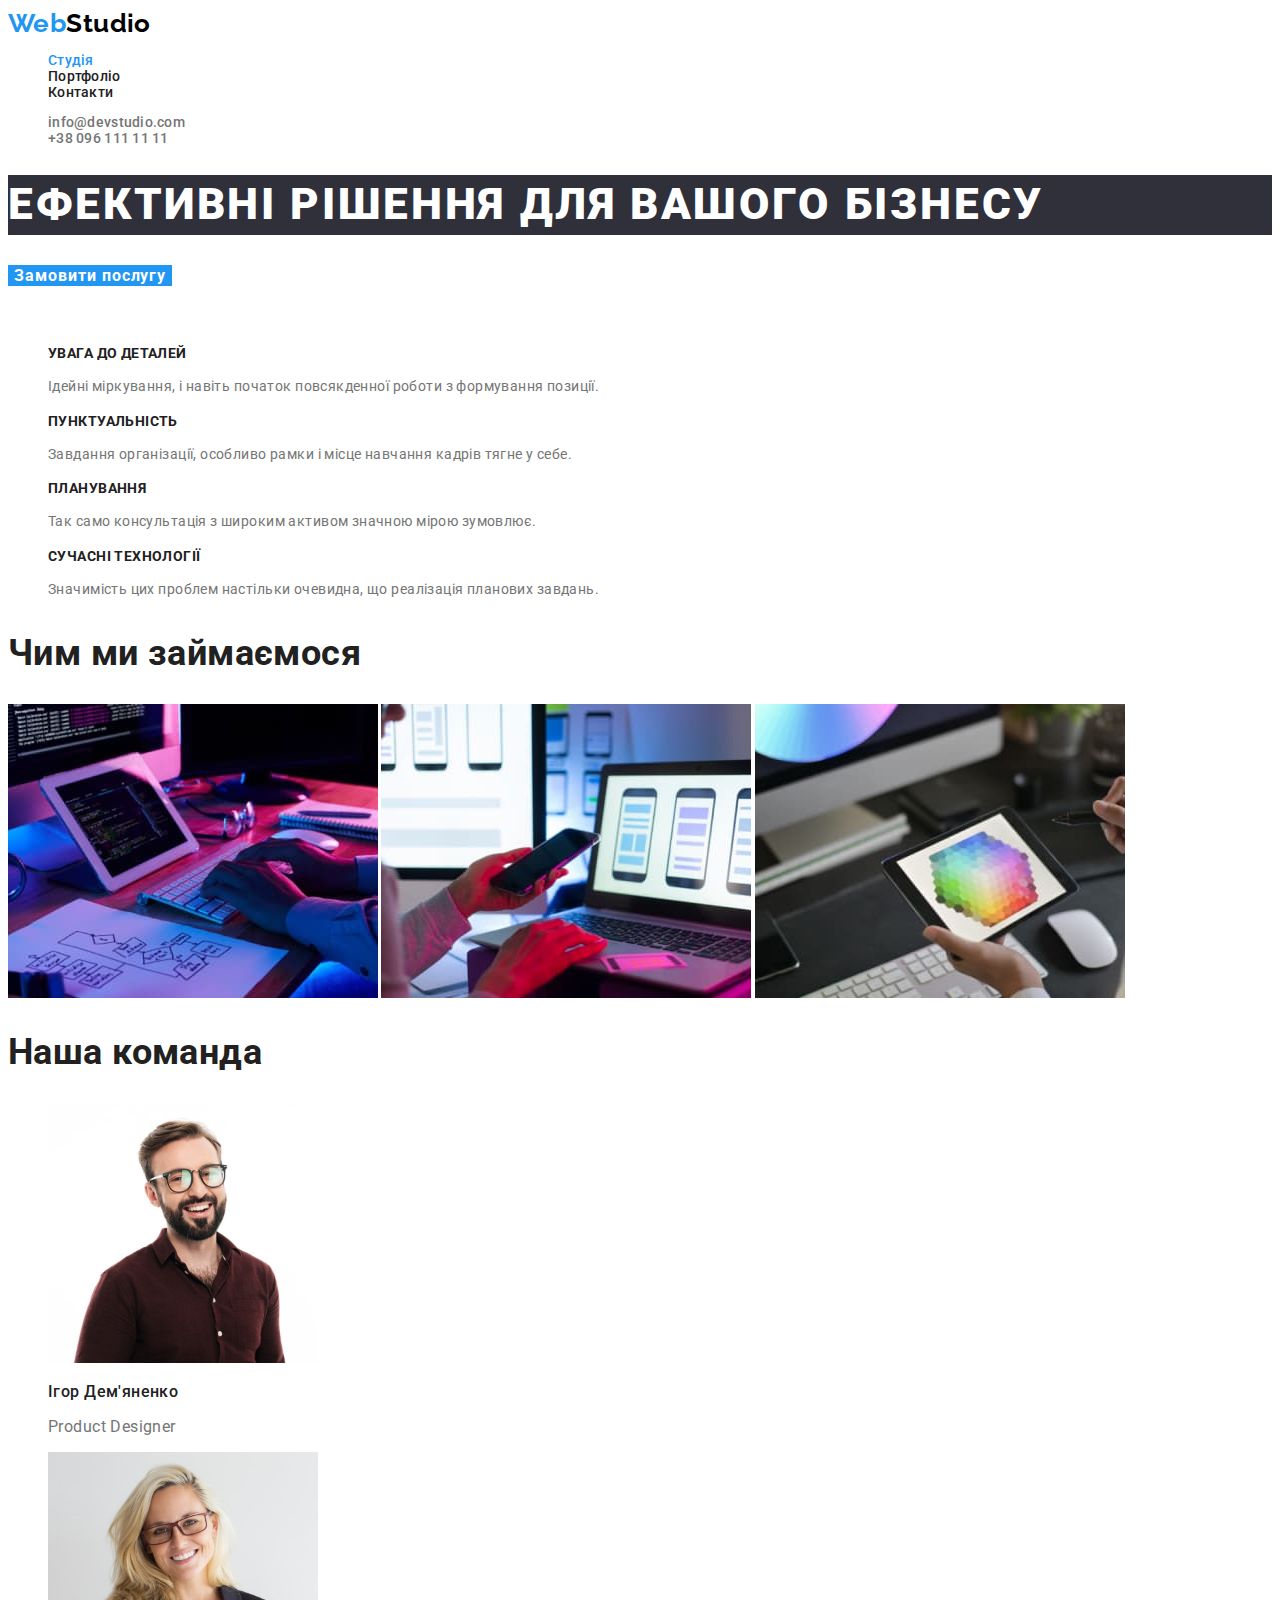
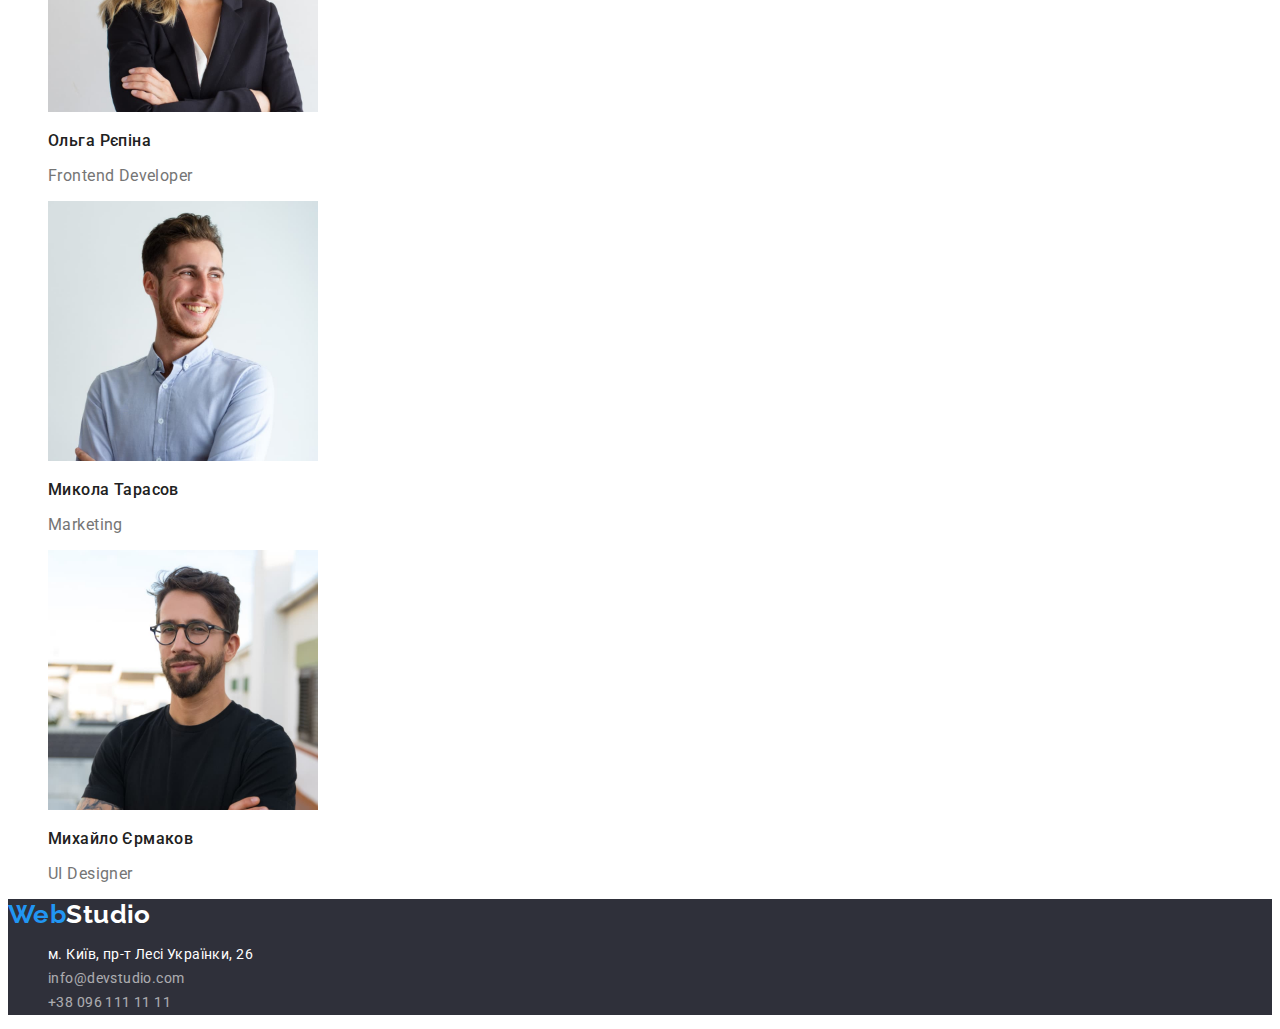
==== index.html @ 37b7f5ca "cloned repository" ====
<!DOCTYPE html>
<html lang="uk">
  <head>
    <meta charset="UTF-8" />
    <meta http-equiv="X-UA-Compatible" content="IE=edge" />
    <meta name="viewport" content="width=device-width, initial-scale=1.0" />
    <link rel="stylesheet" href="./styles.css/styles.css" />
    <link rel="preconnect" href="https://fonts.googleapis.com" />
    <link rel="preconnect" href="https://fonts.gstatic.com" crossorigin />
    <link
      href="https://fonts.googleapis.com/css2?family=Raleway:wght@700&family=Roboto:wght@400;500;700;900&display=swap"
      rel="stylesheet"
    />
    <title>WebStudio | Homepage</title>
  </head>
  <body>
    <header>
      <a href="./index.html" class="logo black"
        ><span class="active">Web</span>Studio</a
      >
      <nav>
        <ul class="list">
          <li><a href="./index.html" class="active nav-item">Студія</a></li>
          <li><a href="./portfolio.html" class="nav-item">Портфоліо</a></li>
          <li><a href="" class="nav-item">Контакти</a></li>
        </ul>
      </nav>
      <ul class="list">
        <li>
          <a href="mailto:info@devstudio.com" class="header-contact"
            >info@devstudio.com</a
          >
        </li>
        <li>
          <a href="tel:+380961111111" class="header-contact"
            >+38 096 111 11 11</a
          >
        </li>
      </ul>
    </header>
    <main>
      <section>
        <h1 class="hero-heading">Ефективні рішення для вашого бізнесу</h1>
        <button class="primary-btn" type="button">Замовити послугу</button>
      </section>
      <section>
        <h2 class="hidden">Особливості</h2>
        <ul class="list">
          <li>
            <h3 class="first-section-heading">УВАГА ДО ДЕТАЛЕЙ</h3>
            <p class="first-section-paragraph">
              Ідейні міркування, і навіть початок повсякденної роботи з
              формування позиції.
            </p>
          </li>
          <li>
            <h3 class="first-section-heading">ПУНКТУАЛЬНІСТЬ</h3>
            <p class="first-section-paragraph">
              Завдання організації, особливо рамки і місце навчання кадрів тягне
              у себе.
            </p>
          </li>
          <li>
            <h3 class="first-section-heading">ПЛАНУВАННЯ</h3>
            <p class="first-section-paragraph">
              Так само консультація з широким активом значною мірою зумовлює.
            </p>
          </li>
          <li>
            <h3 class="first-section-heading">СУЧАСНІ ТЕХНОЛОГІЇ</h3>
            <p class="first-section-paragraph">
              Значимість цих проблем настільки очевидна, що реалізація планових
              завдань.
            </p>
          </li>
        </ul>
      </section>
      <section>
        <h2 class="section-heading">Чим ми займаємося</h2>
        <img
          src="./images/sec-1-1.jpg"
          alt="програміст пише код"
          width="370"
          height="294"
        />
        <img
          src="./images/sec-1-2.jpg"
          alt="дизайнер розроблює інтерфейс користувача"
          width="370"
          height="294"
        />
        <img
          src="./images/sec-1-3.jpg"
          alt="дизайнер підбирає палітру кольорів"
          width="370"
          height="294"
        />
      </section>
      <section>
        <h2 class="section-heading">Наша команда</h2>
        <ul class="list">
          <li>
            <img
              src="./images/sec-2-1.jpg"
              alt="Ігор Дем'яненко, Product Designer"
              width="270"
              height="260"
            />
            <h3 class="team-name">Ігор Дем'яненко</h3>
            <p class="team-text">Product Designer</p>
          </li>
          <li>
            <img
              src="./images/sec-2-2.jpg"
              alt="Ольга Рєпіна, Frontend Developer"
              width="270"
              height="260"
            />
            <h3 class="team-name">Ольга Рєпіна</h3>
            <p class="team-text">Frontend Developer</p>
          </li>
          <li>
            <img
              src="./images/sec-2-3.jpg"
              alt="Микола Тарасов, Marketing"
              width="270"
              height="260"
            />
            <h3 class="team-name">Микола Тарасов</h3>
            <p class="team-text">Marketing</p>
          </li>
          <li>
            <img
              src="./images/sec-2-4.jpg"
              alt="Михайло Єрмаков, UI Designer"
              width="270"
              height="260"
            />
            <h3 class="team-name">Михайло Єрмаков</h3>
            <p class="team-text">UI Designer</p>
          </li>
        </ul>
      </section>
    </main>
    <footer class="page-footer">
      <a href="./index.html" class="logo white"
        ><span class="active">Web</span>Studio</a
      >
      <address>
        <ul class="list">
          <li>
            <a
              href="https://www.google.com/maps/place/Lesi+Ukrainky+Blvd,+26,+Kyiv,+02000/@50.4265841,30.5361971,17z/data=!3m1!4b1!4m5!3m4!1s0x40d4cf0e033ecbe9:0x57a4dffefec77da0!8m2!3d50.4265807!4d30.5383858"
              target="_blank"
              class="address-link first"
              >м. Київ, пр-т Лесі Українки, 26</a
            >
          </li>
          <li>
            <a href="mailto:info@devstudio.com" class="address-link"
              >info@devstudio.com</a
            >
          </li>
          <li>
            <a href="tel:+380961111111" class="address-link"
              >+38 096 111 11 11</a
            >
          </li>
        </ul>
      </address>
    </footer>
  </body>
</html>
---- styles.css/styles.css ----
:root {
  --main-font: "Roboto", sans-serif;
  --logo-font: "Raleway", sans-serif;
  --accent: #2196f3;
  --black-text: #212121;
  --grey-text: #757575;
  --black-background: #2f303a;
  --grey-button: #f5f4fa;
  --white: #fff;
  --black: #000;
  --grey: #eee;
}

body {
  font-family: var(--main-font);
  color: var(--grey-text);
  letter-spacing: 0.03em;
  font-size: 14px;
}

.list {
  list-style: none;
}

.logo {
  text-decoration: none;
  font-family: var(--logo-font);
  font-size: 26px;
  font-weight: 700;
}

.black {
  color: var(--black);
}

.white {
  color: var(--white);
}

.nav-item,
.nav-item:visited {
  text-decoration: none;
  color: var(--black-text);
  letter-spacing: 0.02em;
  font-weight: 500;
}

.active,
.active:visited {
  color: var(--accent);
}

.header-contact {
  color: inherit;
  text-decoration: none;
  letter-spacing: 0.02em;
  font-weight: 500;
}

.header-contact:hover,
.header-contact:focus {
  color: var(--accent);
}

.hero-heading {
  color: var(--white);
  background-color: var(--black-background);
  text-transform: uppercase;
  font-weight: 900;
  font-size: 44px;
  line-height: 1.36;
  letter-spacing: 0.06em;
}

.primary-btn {
  color: var(--white);
  background-color: var(--accent);
  border: none;

  font-family: var(--main-font);
  font-weight: 700;
  letter-spacing: 0.06em;
  font-size: 16px;

  cursor: pointer;
}

.radio-btn {
  color: var(--black-text);
  background-color: var(--grey);
  border: none;

  font-family: var(--main-font);
  font-weight: 500;
  font-size: 16px;
  line-height: 1.62;
  letter-spacing: 0.03em;

  cursor: pointer;
}

.radio-btn:hover,
.radio-btn:focus {
  color: var(--white);
  background-color: var(--accent);
}

.hidden {
  opacity: 0;
}

.first-section-heading {
  font-weight: 700;
  font-size: 14px;
  color: var(--black-text);
  text-transform: uppercase;
}

.first-section-paragraph {
  line-height: 1.71;
}

.section-heading {
  font-weight: 700;
  color: var(--black-text);
  font-size: 36px;
}

.team-name {
  color: var(--black-text);
  font-weight: 500;
  font-size: 16px;
}

.team-text {
  font-size: 16px;
}

.page-footer {
  background-color: var(--black-background);
}

.address-link,
.address-link:visited {
  color: var(--white);
  opacity: 0.6;
  text-decoration: none;
  font-weight: 400;
  font-style: normal;
  line-height: 1.71;
}

.first,
.first:visited {
  opacity: 1;
}

.address-link:hover,
.address-link:focus {
  color: var(--accent);
}

.product {
  border: 1px solid var(--grey);
}

.product-heading {
  font-weight: 700;
  line-height: 2;
  font-size: 18px;
  letter-spacing: 0.06em;
  color: var(--black-text);
}

.product-text {
  font-size: 16px;
  line-height: 1.88;
}
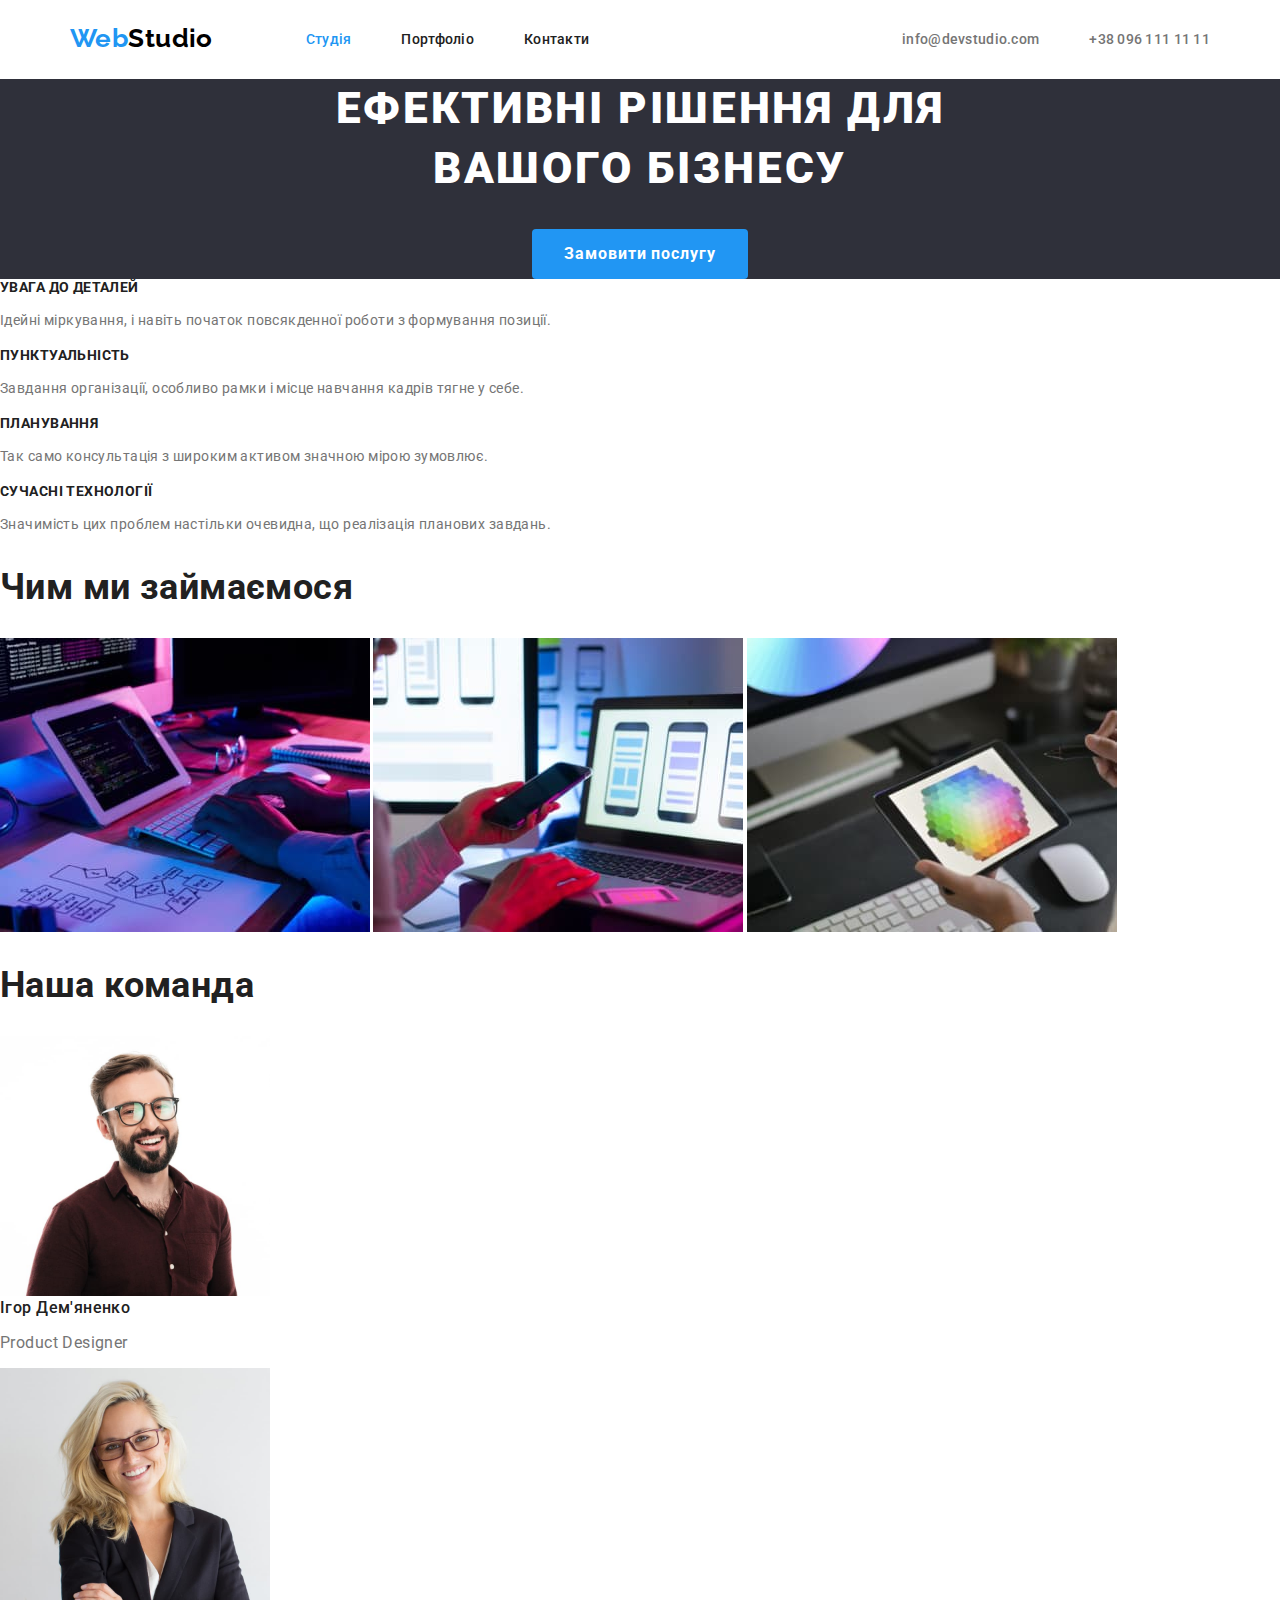
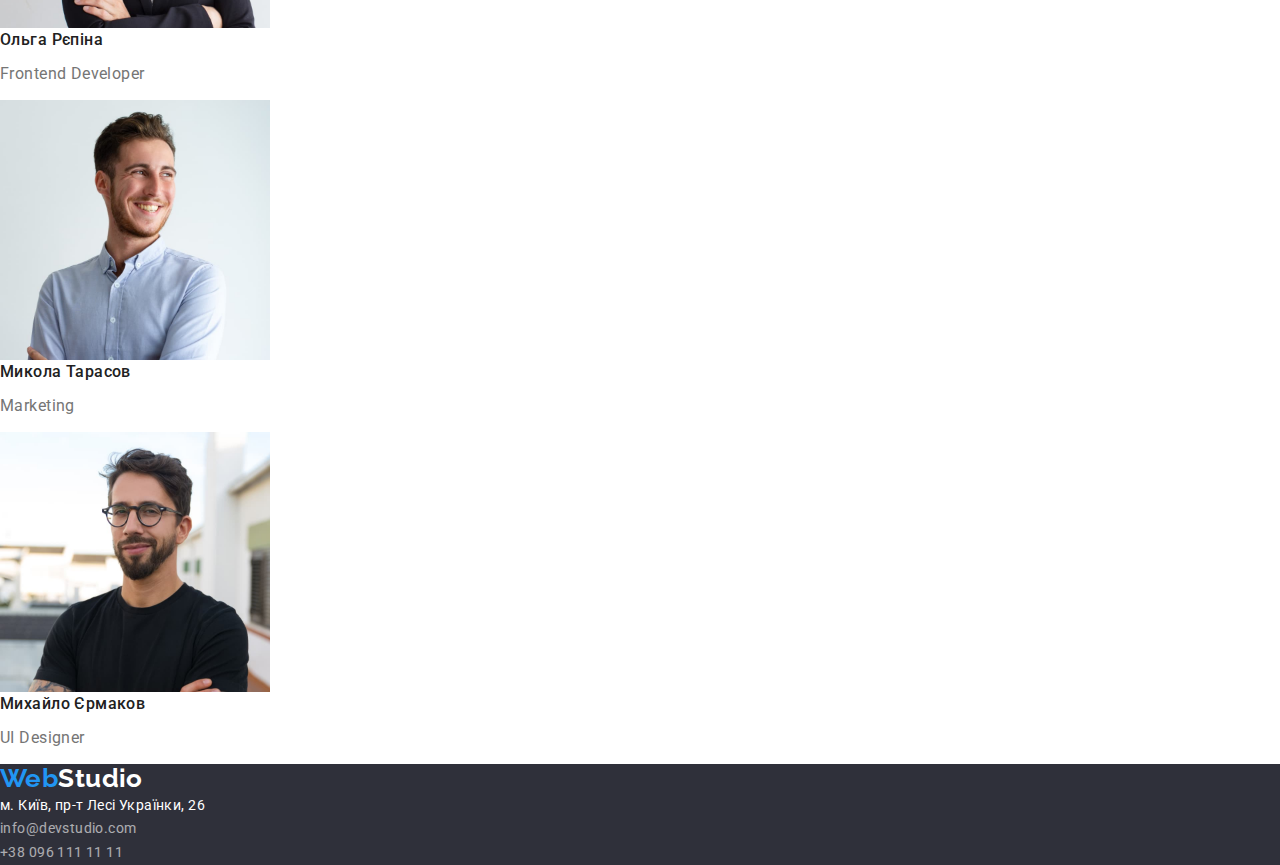
==== commit fc9047b9: "header, hero positioning" ====
--- a/index.html
+++ b/index.html
@@ -4,6 +4,13 @@
     <meta charset="UTF-8" />
     <meta http-equiv="X-UA-Compatible" content="IE=edge" />
     <meta name="viewport" content="width=device-width, initial-scale=1.0" />
+    <link
+      rel="stylesheet"
+      href="https://cdnjs.cloudflare.com/ajax/libs/modern-normalize/1.1.0/modern-normalize.css"
+      integrity="sha512-Y0MM+V6ymRKN2zStTqzQ227DWhhp4Mzdo6gnlRnuaNCbc+YN/ZH0sBCLTM4M0oSy9c9VKiCvd4Jk44aCLrNS5Q=="
+      crossorigin="anonymous"
+      referrerpolicy="no-referrer"
+    />
     <link rel="stylesheet" href="./styles.css/styles.css" />
     <link rel="preconnect" href="https://fonts.googleapis.com" />
     <link rel="preconnect" href="https://fonts.gstatic.com" crossorigin />
@@ -11,21 +18,22 @@
       href="https://fonts.googleapis.com/css2?family=Raleway:wght@700&family=Roboto:wght@400;500;700;900&display=swap"
       rel="stylesheet"
     />
+
     <title>WebStudio | Homepage</title>
   </head>
   <body>
-    <header>
+    <header class="page-header">
       <a href="./index.html" class="logo black"
         ><span class="active">Web</span>Studio</a
       >
       <nav>
-        <ul class="list">
+        <ul class="list nav-items">
           <li><a href="./index.html" class="active nav-item">Студія</a></li>
           <li><a href="./portfolio.html" class="nav-item">Портфоліо</a></li>
           <li><a href="" class="nav-item">Контакти</a></li>
         </ul>
       </nav>
-      <ul class="list">
+      <ul class="list header-contacts">
         <li>
           <a href="mailto:info@devstudio.com" class="header-contact"
             >info@devstudio.com</a
@@ -39,8 +47,11 @@
       </ul>
     </header>
     <main>
-      <section>
-        <h1 class="hero-heading">Ефективні рішення для вашого бізнесу</h1>
+      <section class="hero">
+        <h1 class="hero-heading">
+          Ефективні рішення для <br />
+          вашого бізнесу
+        </h1>
         <button class="primary-btn" type="button">Замовити послугу</button>
       </section>
       <section>
--- a/styles.css/styles.css
+++ b/styles.css/styles.css
@@ -11,6 +11,17 @@
   --grey: #eee;
 }
 
+*,
+*::after,
+*::before {
+  box-sizing: border-box;
+}
+
+h1,
+h3 {
+  margin: 0;
+}
+
 body {
   font-family: var(--main-font);
   color: var(--grey-text);
@@ -20,9 +31,28 @@
 
 .list {
   list-style: none;
-}
+  margin: 0;
+  padding: 0;
+}
+
+/* Header */
+
+.page-header {
+  width: 1170px;
+  margin: 0 auto;
+  padding-left: 15px;
+  padding-right: 15px;
+  display: flex;
+  align-items: center;
+}
+
+/* logo */
 
 .logo {
+  margin-right: 93px;
+  padding-top: 24px;
+  padding-bottom: 25px;
+
   text-decoration: none;
   font-family: var(--logo-font);
   font-size: 26px;
@@ -37,10 +67,21 @@
   color: var(--white);
 }
 
+/* nav */
+
+.nav-items {
+  display: flex;
+  gap: 50px;
+}
+
 .nav-item,
 .nav-item:visited {
-  text-decoration: none;
-  color: var(--black-text);
+  padding-top: 32px;
+  padding-bottom: 32px;
+
+  color: var(--black-text);
+
+  text-decoration: none;
   letter-spacing: 0.02em;
   font-weight: 500;
 }
@@ -50,6 +91,14 @@
   color: var(--accent);
 }
 
+/* contacts */
+
+.header-contacts {
+  display: flex;
+  gap: 50px;
+  margin-left: auto;
+}
+
 .header-contact {
   color: inherit;
   text-decoration: none;
@@ -62,9 +111,18 @@
   color: var(--accent);
 }
 
+/* hero */
+
+.hero {
+  text-align: center;
+  background-color: var(--black-background);
+}
+
 .hero-heading {
-  color: var(--white);
-  background-color: var(--black-background);
+  margin-bottom: 30px;
+
+  color: var(--white);
+
   text-transform: uppercase;
   font-weight: 900;
   font-size: 44px;
@@ -73,6 +131,11 @@
 }
 
 .primary-btn {
+  padding: 10px 32px;
+  min-width: 216px;
+  text-align: center;
+  border-radius: 4px;
+
   color: var(--white);
   background-color: var(--accent);
   border: none;
@@ -81,6 +144,7 @@
   font-weight: 700;
   letter-spacing: 0.06em;
   font-size: 16px;
+  line-height: 1.88;
 
   cursor: pointer;
 }
@@ -99,15 +163,22 @@
   cursor: pointer;
 }
 
-.radio-btn:hover,
-.radio-btn:focus {
-  color: var(--white);
-  background-color: var(--accent);
-}
+/* hidden headings */
 
 .hidden {
-  opacity: 0;
-}
+  position: absolute;
+  white-space: nowrap;
+  width: 1px;
+  height: 1px;
+  overflow: hidden;
+  border: 0;
+  padding: 0;
+  clip: rect(0 0 0 0);
+  clip-path: inset(50%);
+  margin: -1px;
+}
+
+/* first section */
 
 .first-section-heading {
   font-weight: 700;
@@ -176,3 +247,9 @@
   font-size: 16px;
   line-height: 1.88;
 }
+
+.radio-btn:hover,
+.radio-btn:focus {
+  color: var(--white);
+  background-color: var(--accent);
+}
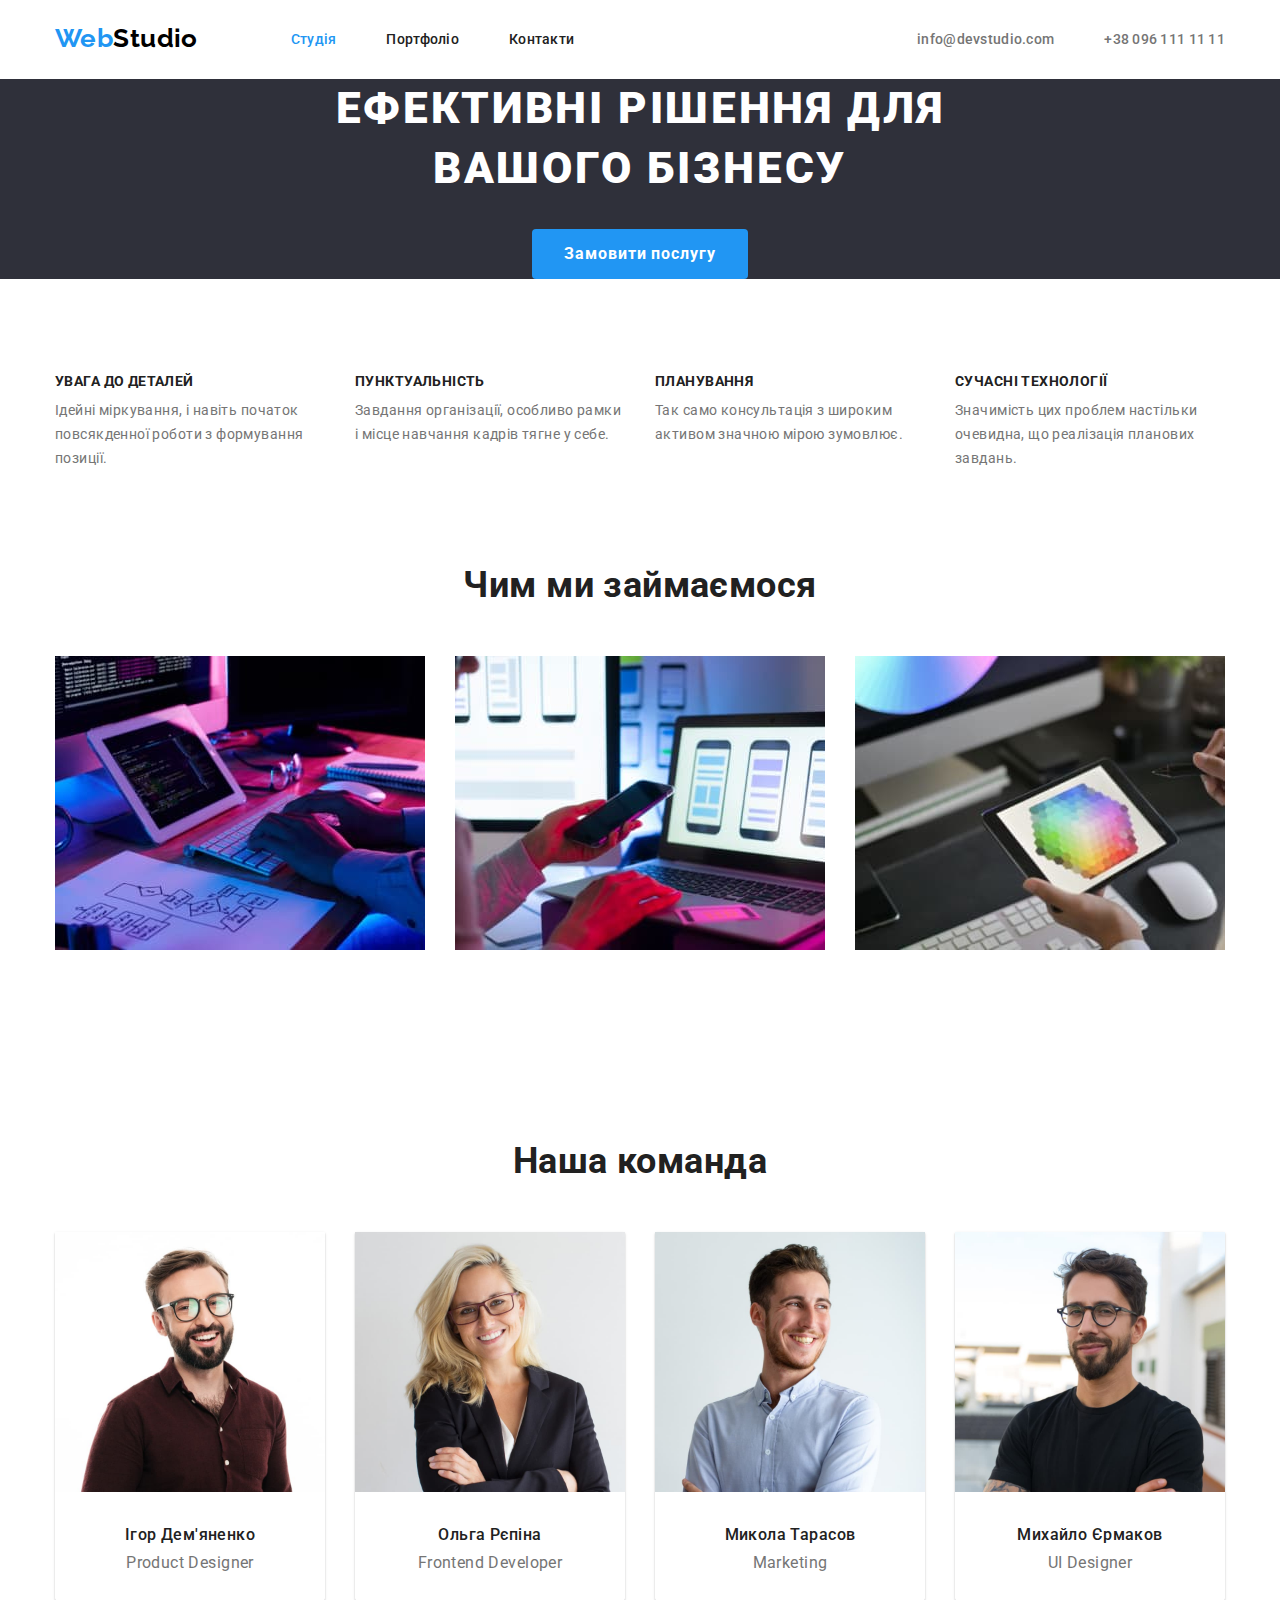
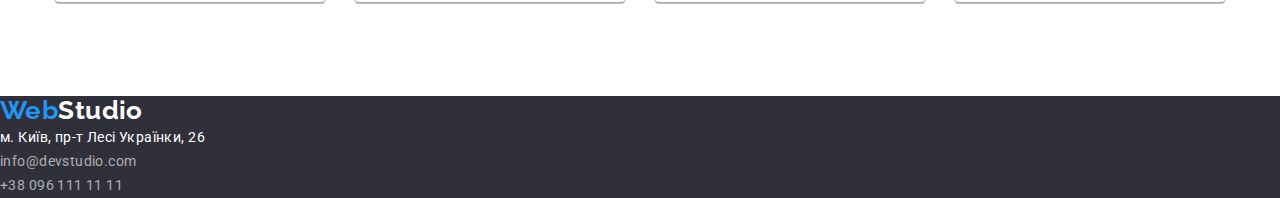
==== commit 31a25225: "sections positioning" ====
--- a/index.html
+++ b/index.html
@@ -56,28 +56,28 @@
       </section>
       <section>
         <h2 class="hidden">Особливості</h2>
-        <ul class="list">
-          <li>
+        <ul class="list first-section">
+          <li class="first-section-subsection">
             <h3 class="first-section-heading">УВАГА ДО ДЕТАЛЕЙ</h3>
             <p class="first-section-paragraph">
               Ідейні міркування, і навіть початок повсякденної роботи з
               формування позиції.
             </p>
           </li>
-          <li>
+          <li class="first-section-subsection">
             <h3 class="first-section-heading">ПУНКТУАЛЬНІСТЬ</h3>
             <p class="first-section-paragraph">
               Завдання організації, особливо рамки і місце навчання кадрів тягне
               у себе.
             </p>
           </li>
-          <li>
+          <li class="first-section-subsection">
             <h3 class="first-section-heading">ПЛАНУВАННЯ</h3>
             <p class="first-section-paragraph">
               Так само консультація з широким активом значною мірою зумовлює.
             </p>
           </li>
-          <li>
+          <li class="first-section-subsection">
             <h3 class="first-section-heading">СУЧАСНІ ТЕХНОЛОГІЇ</h3>
             <p class="first-section-paragraph">
               Значимість цих проблем настільки очевидна, що реалізація планових
@@ -86,66 +86,78 @@
           </li>
         </ul>
       </section>
-      <section>
+      <section class="section">
         <h2 class="section-heading">Чим ми займаємося</h2>
-        <img
-          src="./images/sec-1-1.jpg"
-          alt="програміст пише код"
-          width="370"
-          height="294"
-        />
-        <img
-          src="./images/sec-1-2.jpg"
-          alt="дизайнер розроблює інтерфейс користувача"
-          width="370"
-          height="294"
-        />
-        <img
-          src="./images/sec-1-3.jpg"
-          alt="дизайнер підбирає палітру кольорів"
-          width="370"
-          height="294"
-        />
+        <ul class="activities-photos list">
+          <li>
+            <img
+              src="./images/sec-1-1.jpg"
+              alt="програміст пише код"
+              width="370"
+              height="294"
+            />
+          </li>
+          <li>
+            <img
+              src="./images/sec-1-2.jpg"
+              alt="дизайнер розроблює інтерфейс користувача"
+              width="370"
+              height="294"
+            />
+          </li>
+          <li>
+            <img
+              src="./images/sec-1-3.jpg"
+              alt="дизайнер підбирає палітру кольорів"
+              width="370"
+              height="294"
+            />
+          </li>
+        </ul>
       </section>
-      <section>
+      <section class="section">
         <h2 class="section-heading">Наша команда</h2>
-        <ul class="list">
-          <li>
+        <ul class="list team">
+          <li class="team-subsection">
             <img
               src="./images/sec-2-1.jpg"
               alt="Ігор Дем'яненко, Product Designer"
               width="270"
               height="260"
+              class="team-photo"
             />
             <h3 class="team-name">Ігор Дем'яненко</h3>
             <p class="team-text">Product Designer</p>
           </li>
-          <li>
+          <li class="team-subsection">
             <img
               src="./images/sec-2-2.jpg"
               alt="Ольга Рєпіна, Frontend Developer"
               width="270"
               height="260"
+              class="team-photo"
             />
             <h3 class="team-name">Ольга Рєпіна</h3>
             <p class="team-text">Frontend Developer</p>
           </li>
-          <li>
+          <li class="team-subsection">
             <img
               src="./images/sec-2-3.jpg"
               alt="Микола Тарасов, Marketing"
               width="270"
               height="260"
+              class="team-photo"
             />
             <h3 class="team-name">Микола Тарасов</h3>
             <p class="team-text">Marketing</p>
           </li>
-          <li>
+          <li class="team-subsection">
             <img
               src="./images/sec-2-4.jpg"
               alt="Михайло Єрмаков, UI Designer"
               width="270"
               height="260"
+              class="team-photo"
             />
             <h3 class="team-name">Михайло Єрмаков</h3>
             <p class="team-text">UI Designer</p>
--- a/styles.css/styles.css
+++ b/styles.css/styles.css
@@ -18,7 +18,9 @@
 }
 
 h1,
-h3 {
+h2,
+h3,
+p {
   margin: 0;
 }
 
@@ -38,7 +40,7 @@
 /* Header */
 
 .page-header {
-  width: 1170px;
+  width: 1200px;
   margin: 0 auto;
   padding-left: 15px;
   padding-right: 15px;
@@ -145,20 +147,6 @@
   letter-spacing: 0.06em;
   font-size: 16px;
   line-height: 1.88;
-
-  cursor: pointer;
-}
-
-.radio-btn {
-  color: var(--black-text);
-  background-color: var(--grey);
-  border: none;
-
-  font-family: var(--main-font);
-  font-weight: 500;
-  font-size: 16px;
-  line-height: 1.62;
-  letter-spacing: 0.03em;
 
   cursor: pointer;
 }
@@ -180,32 +168,91 @@
 
 /* first section */
 
+.first-section {
+  display: flex;
+  gap: 30px;
+
+  width: 1200px;
+  margin: 0 auto;
+  padding: 94px 15px 0 15px;
+}
+
+.first-section-subsection {
+  width: 270px;
+}
+
 .first-section-heading {
+  margin-bottom: 10px;
+
   font-weight: 700;
   font-size: 14px;
-  color: var(--black-text);
   text-transform: uppercase;
+
+  color: var(--black-text);
 }
 
 .first-section-paragraph {
   line-height: 1.71;
 }
 
+/* section 2*/
+
+.section {
+  text-align: center;
+  padding: 94px 15px;
+  width: 1200px;
+  margin: 0 auto;
+}
+
+.activities-photos {
+  display: flex;
+  gap: 30px;
+}
+
 .section-heading {
-  font-weight: 700;
-  color: var(--black-text);
+  margin-bottom: 50px;
+
+  color: var(--black-text);
+
+  font-weight: 700;
   font-size: 36px;
 }
 
+/* team section */
+
+.team.list {
+  display: flex;
+  gap: 30px;
+
+  text-align: center;
+}
+
+.team-subsection {
+  border-radius: 0 0 4px 4px;
+  box-shadow: 0px 1px 3px rgba(0, 0, 0, 0.12), 0px 1px 1px rgba(0, 0, 0, 0.14),
+    0px 2px 1px rgba(0, 0, 0, 0.2);
+}
+
+.team-photo {
+  margin-bottom: 30px;
+}
+
 .team-name {
   color: var(--black-text);
+
   font-weight: 500;
   font-size: 16px;
+
+  margin-bottom: 10px;
 }
 
 .team-text {
   font-size: 16px;
-}
+
+  margin-bottom: 30px;
+}
+
+/* footer */
 
 .page-footer {
   background-color: var(--black-background);
@@ -248,6 +295,20 @@
   line-height: 1.88;
 }
 
+.radio-btn {
+  color: var(--black-text);
+  background-color: var(--grey);
+  border: none;
+
+  font-family: var(--main-font);
+  font-weight: 500;
+  font-size: 16px;
+  line-height: 1.62;
+  letter-spacing: 0.03em;
+
+  cursor: pointer;
+}
+
 .radio-btn:hover,
 .radio-btn:focus {
   color: var(--white);
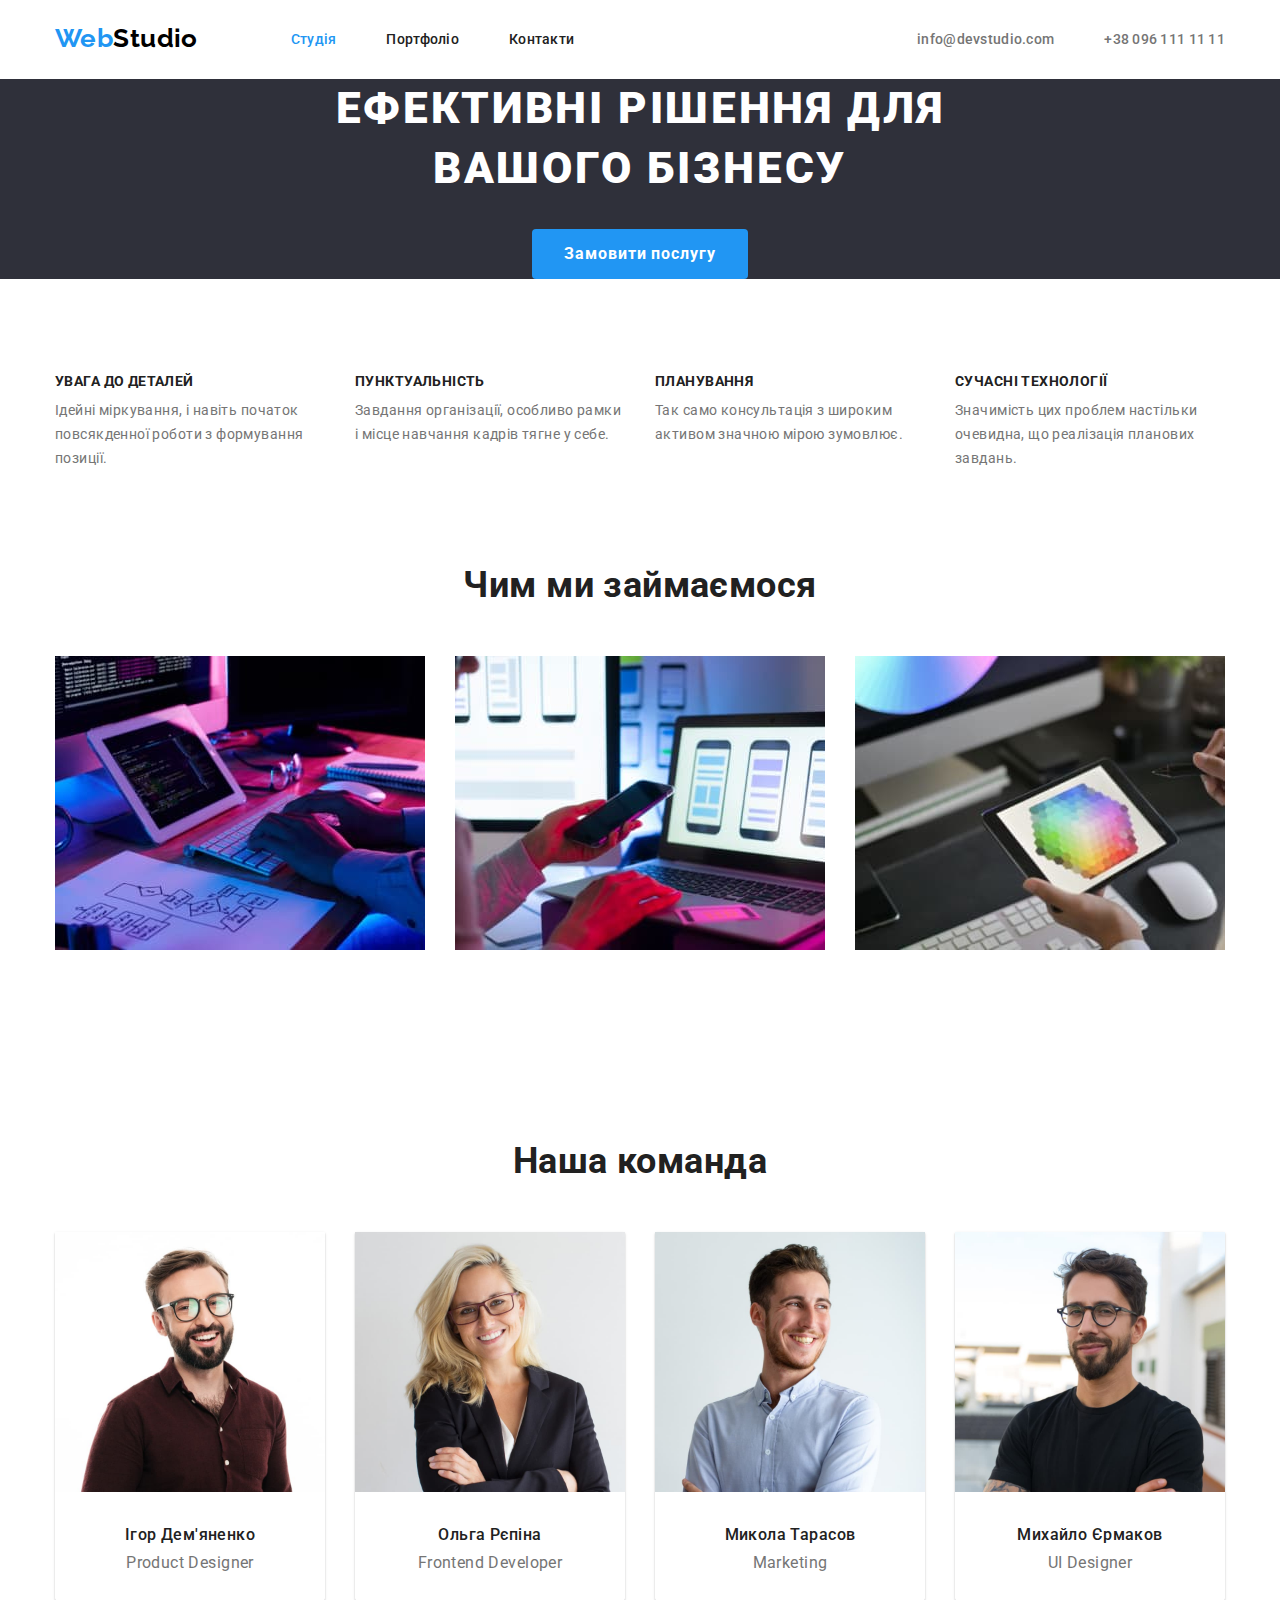
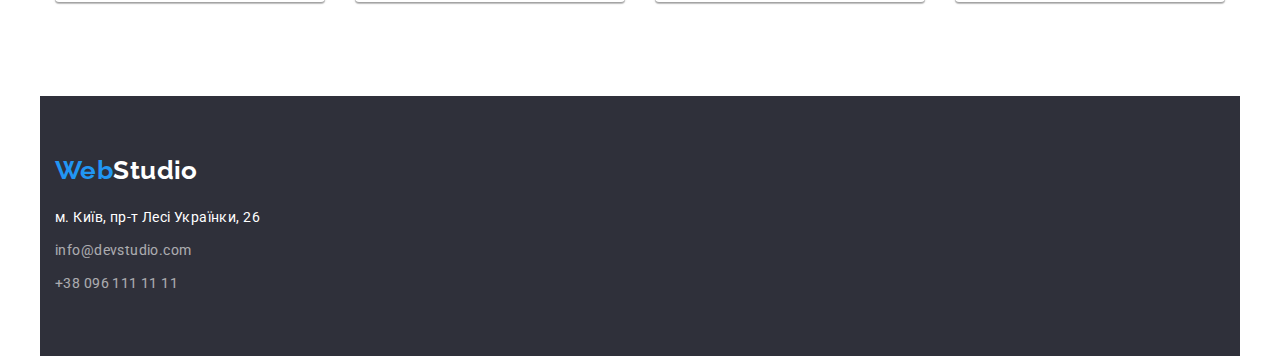
==== commit f2fde04f: "footer positioning" ====
--- a/index.html
+++ b/index.html
@@ -23,7 +23,7 @@
   </head>
   <body>
     <header class="page-header">
-      <a href="./index.html" class="logo black"
+      <a href="./index.html" class="header-logo"
         ><span class="active">Web</span>Studio</a
       >
       <nav>
@@ -166,12 +166,12 @@
       </section>
     </main>
     <footer class="page-footer">
-      <a href="./index.html" class="logo white"
+      <a href="./index.html" class="footer-logo"
         ><span class="active">Web</span>Studio</a
       >
       <address>
         <ul class="list">
-          <li>
+          <li class="footer-address">
             <a
               href="https://www.google.com/maps/place/Lesi+Ukrainky+Blvd,+26,+Kyiv,+02000/@50.4265841,30.5361971,17z/data=!3m1!4b1!4m5!3m4!1s0x40d4cf0e033ecbe9:0x57a4dffefec77da0!8m2!3d50.4265807!4d30.5383858"
               target="_blank"
@@ -179,12 +179,12 @@
               >м. Київ, пр-т Лесі Українки, 26</a
             >
           </li>
-          <li>
+          <li class="footer-address">
             <a href="mailto:info@devstudio.com" class="address-link"
               >info@devstudio.com</a
             >
           </li>
-          <li>
+          <li class="footer-address">
             <a href="tel:+380961111111" class="address-link"
               >+38 096 111 11 11</a
             >
--- a/styles.css/styles.css
+++ b/styles.css/styles.css
@@ -50,7 +50,7 @@
 
 /* logo */
 
-.logo {
+.header-logo {
   margin-right: 93px;
   padding-top: 24px;
   padding-bottom: 25px;
@@ -59,14 +59,8 @@
   font-family: var(--logo-font);
   font-size: 26px;
   font-weight: 700;
-}
-
-.black {
+
   color: var(--black);
-}
-
-.white {
-  color: var(--white);
 }
 
 /* nav */
@@ -255,7 +249,31 @@
 /* footer */
 
 .page-footer {
+  margin: 0 auto;
+  width: 1200px;
+  padding: 60px 15px;
+
   background-color: var(--black-background);
+}
+
+.footer-logo {
+  display: block;
+  margin-bottom: 20px;
+
+  text-decoration: none;
+  font-family: var(--logo-font);
+  font-size: 26px;
+  font-weight: 700;
+
+  color: var(--white);
+}
+
+.footer-address {
+  display: block;
+}
+
+.footer-address:not(:last-child) {
+  margin-bottom: 9px;
 }
 
 .address-link,
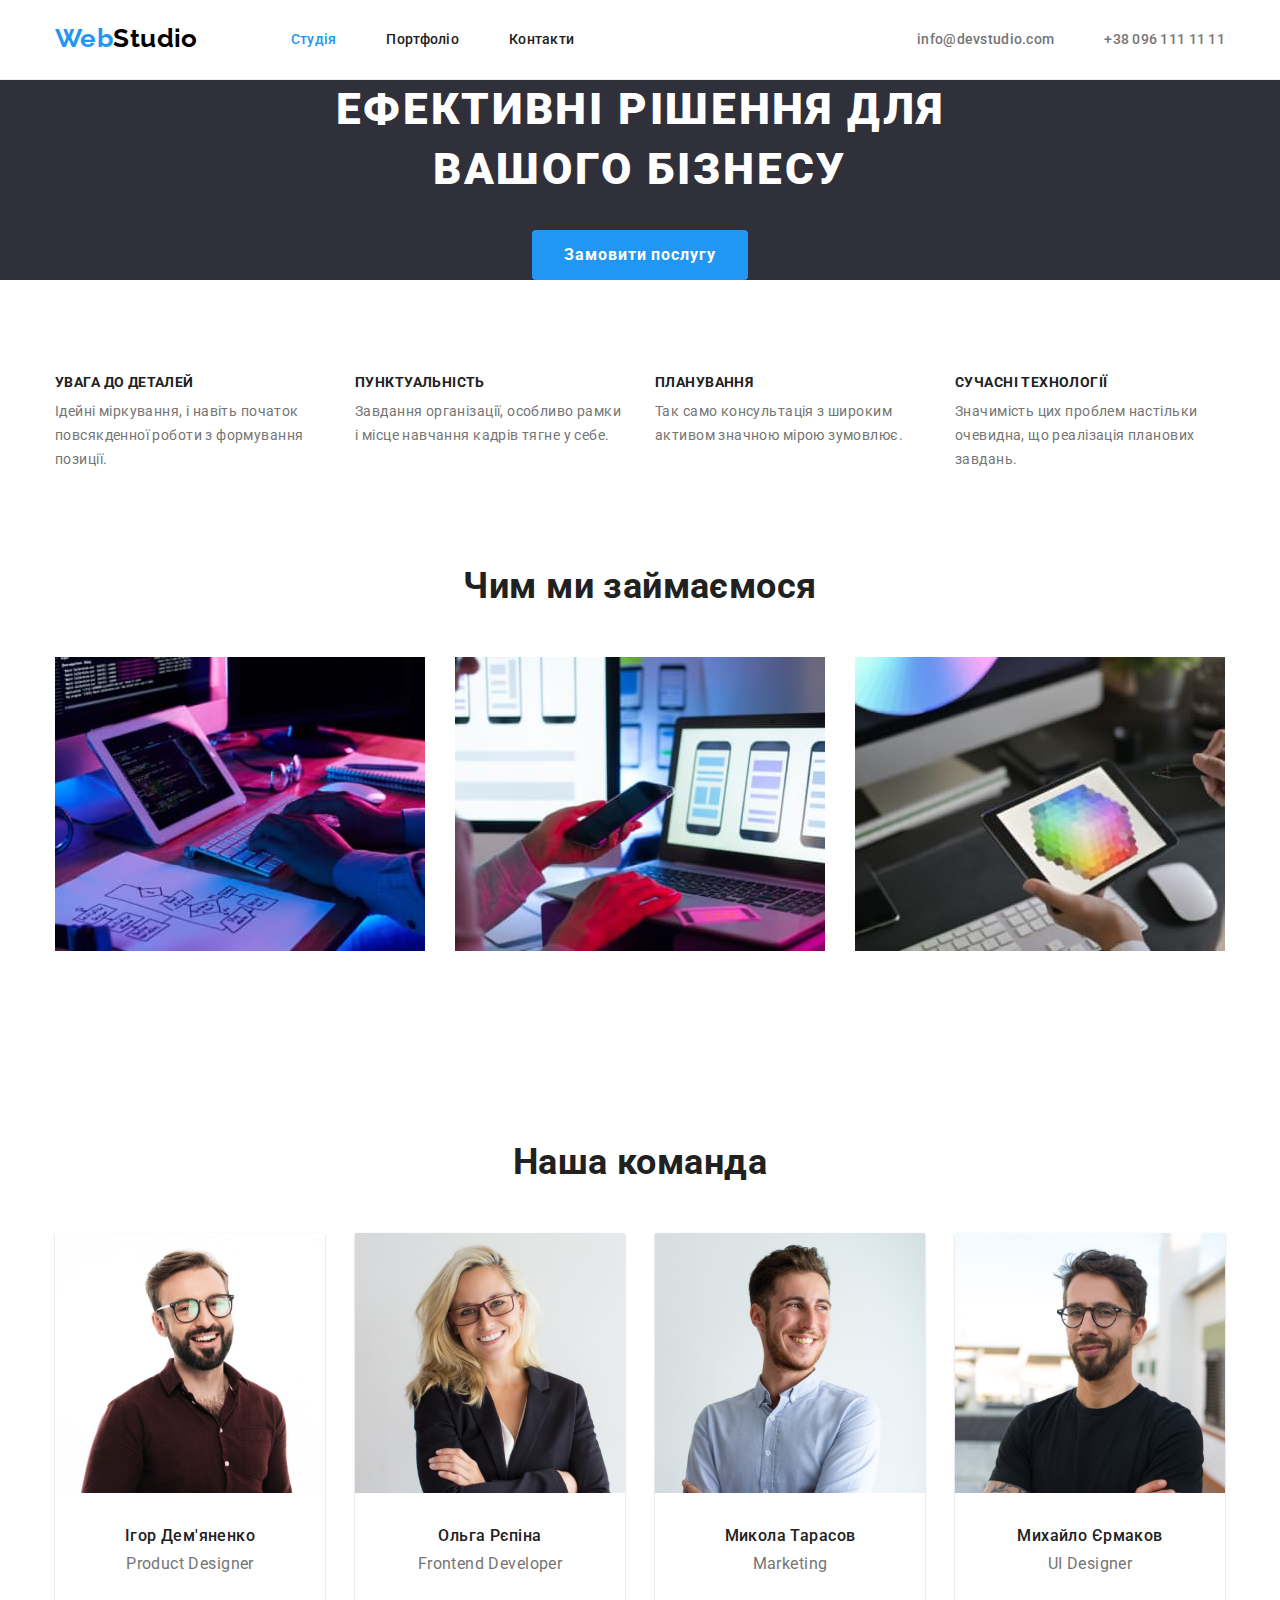
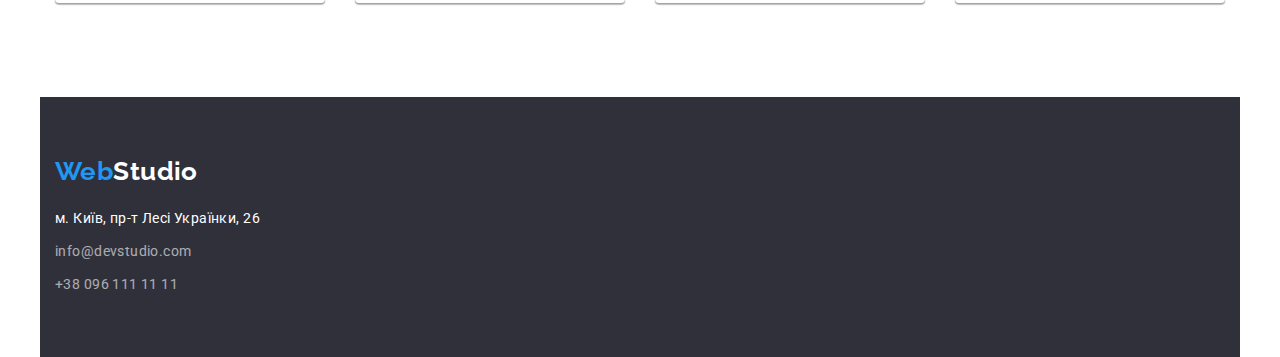
==== commit cf311d75: "portfolio positioning" ====
--- a/index.html
+++ b/index.html
@@ -23,28 +23,30 @@
   </head>
   <body>
     <header class="page-header">
-      <a href="./index.html" class="header-logo"
-        ><span class="active">Web</span>Studio</a
-      >
-      <nav>
-        <ul class="list nav-items">
-          <li><a href="./index.html" class="active nav-item">Студія</a></li>
-          <li><a href="./portfolio.html" class="nav-item">Портфоліо</a></li>
-          <li><a href="" class="nav-item">Контакти</a></li>
+      <section class="header-section">
+        <a href="./index.html" class="header-logo"
+          ><span class="active">Web</span>Studio</a
+        >
+        <nav>
+          <ul class="list nav-items">
+            <li><a href="./index.html" class="active nav-item">Студія</a></li>
+            <li><a href="./portfolio.html" class="nav-item">Портфоліо</a></li>
+            <li><a href="" class="nav-item">Контакти</a></li>
+          </ul>
+        </nav>
+        <ul class="list header-contacts">
+          <li>
+            <a href="mailto:info@devstudio.com" class="header-contact"
+              >info@devstudio.com</a
+            >
+          </li>
+          <li>
+            <a href="tel:+380961111111" class="header-contact"
+              >+38 096 111 11 11</a
+            >
+          </li>
         </ul>
-      </nav>
-      <ul class="list header-contacts">
-        <li>
-          <a href="mailto:info@devstudio.com" class="header-contact"
-            >info@devstudio.com</a
-          >
-        </li>
-        <li>
-          <a href="tel:+380961111111" class="header-contact"
-            >+38 096 111 11 11</a
-          >
-        </li>
-      </ul>
+      </section>
     </header>
     <main>
       <section class="hero">
--- a/styles.css/styles.css
+++ b/styles.css/styles.css
@@ -40,12 +40,17 @@
 /* Header */
 
 .page-header {
+  border-bottom: 1px solid #ececec;
+}
+
+.header-section {
+  display: flex;
+  align-items: center;
+
   width: 1200px;
   margin: 0 auto;
   padding-left: 15px;
   padding-right: 15px;
-  display: flex;
-  align-items: center;
 }
 
 /* logo */
@@ -296,39 +301,83 @@
   color: var(--accent);
 }
 
+/* portfolio page */
+
+.portfolio-main {
+  width: 1200px;
+  margin: 0 auto;
+  padding: 0 15px;
+}
+
+/* radio buttons */
+
+.radio-btns {
+  display: flex;
+  justify-content: center;
+  gap: 8px;
+  margin-top: 94px;
+  margin-bottom: 50px;
+}
+
+.radio-btn {
+  padding: 6px 22px;
+  border-radius: 4px;
+
+  color: var(--black-text);
+  background-color: var(--grey);
+  border: none;
+
+  font-family: var(--main-font);
+  font-weight: 500;
+  font-size: 16px;
+  line-height: 1.62;
+  letter-spacing: 0.03em;
+
+  cursor: pointer;
+}
+
+.radio-btn:hover,
+.radio-btn:focus {
+  color: var(--white);
+  background-color: var(--accent);
+  box-shadow: 0px 3px 1px rgba(0, 0, 0, 0.1), 0px 1px 2px rgba(0, 0, 0, 0.08),
+    0px 2px 2px rgba(0, 0, 0, 0.12);
+}
+
+/* products */
+
+.products {
+  display: flex;
+  gap: 30px;
+  flex-wrap: wrap;
+  margin-bottom: 94px;
+}
+
 .product {
-  border: 1px solid var(--grey);
+  outline: 1px solid var(--grey);
+  width: 370px;
+  margin: 0;
+}
+
+.product-img {
+  display: block;
 }
 
 .product-heading {
+  margin-top: 20px;
+  padding: 0 24px;
+
   font-weight: 700;
   line-height: 2;
   font-size: 18px;
   letter-spacing: 0.06em;
+
   color: var(--black-text);
 }
 
 .product-text {
+  margin-top: 4px;
+  padding: 0 24px 20px;
   font-size: 16px;
   line-height: 1.88;
 }
-
-.radio-btn {
-  color: var(--black-text);
-  background-color: var(--grey);
-  border: none;
-
-  font-family: var(--main-font);
-  font-weight: 500;
-  font-size: 16px;
-  line-height: 1.62;
-  letter-spacing: 0.03em;
-
-  cursor: pointer;
-}
-
-.radio-btn:hover,
-.radio-btn:focus {
-  color: var(--white);
-  background-color: var(--accent);
-}
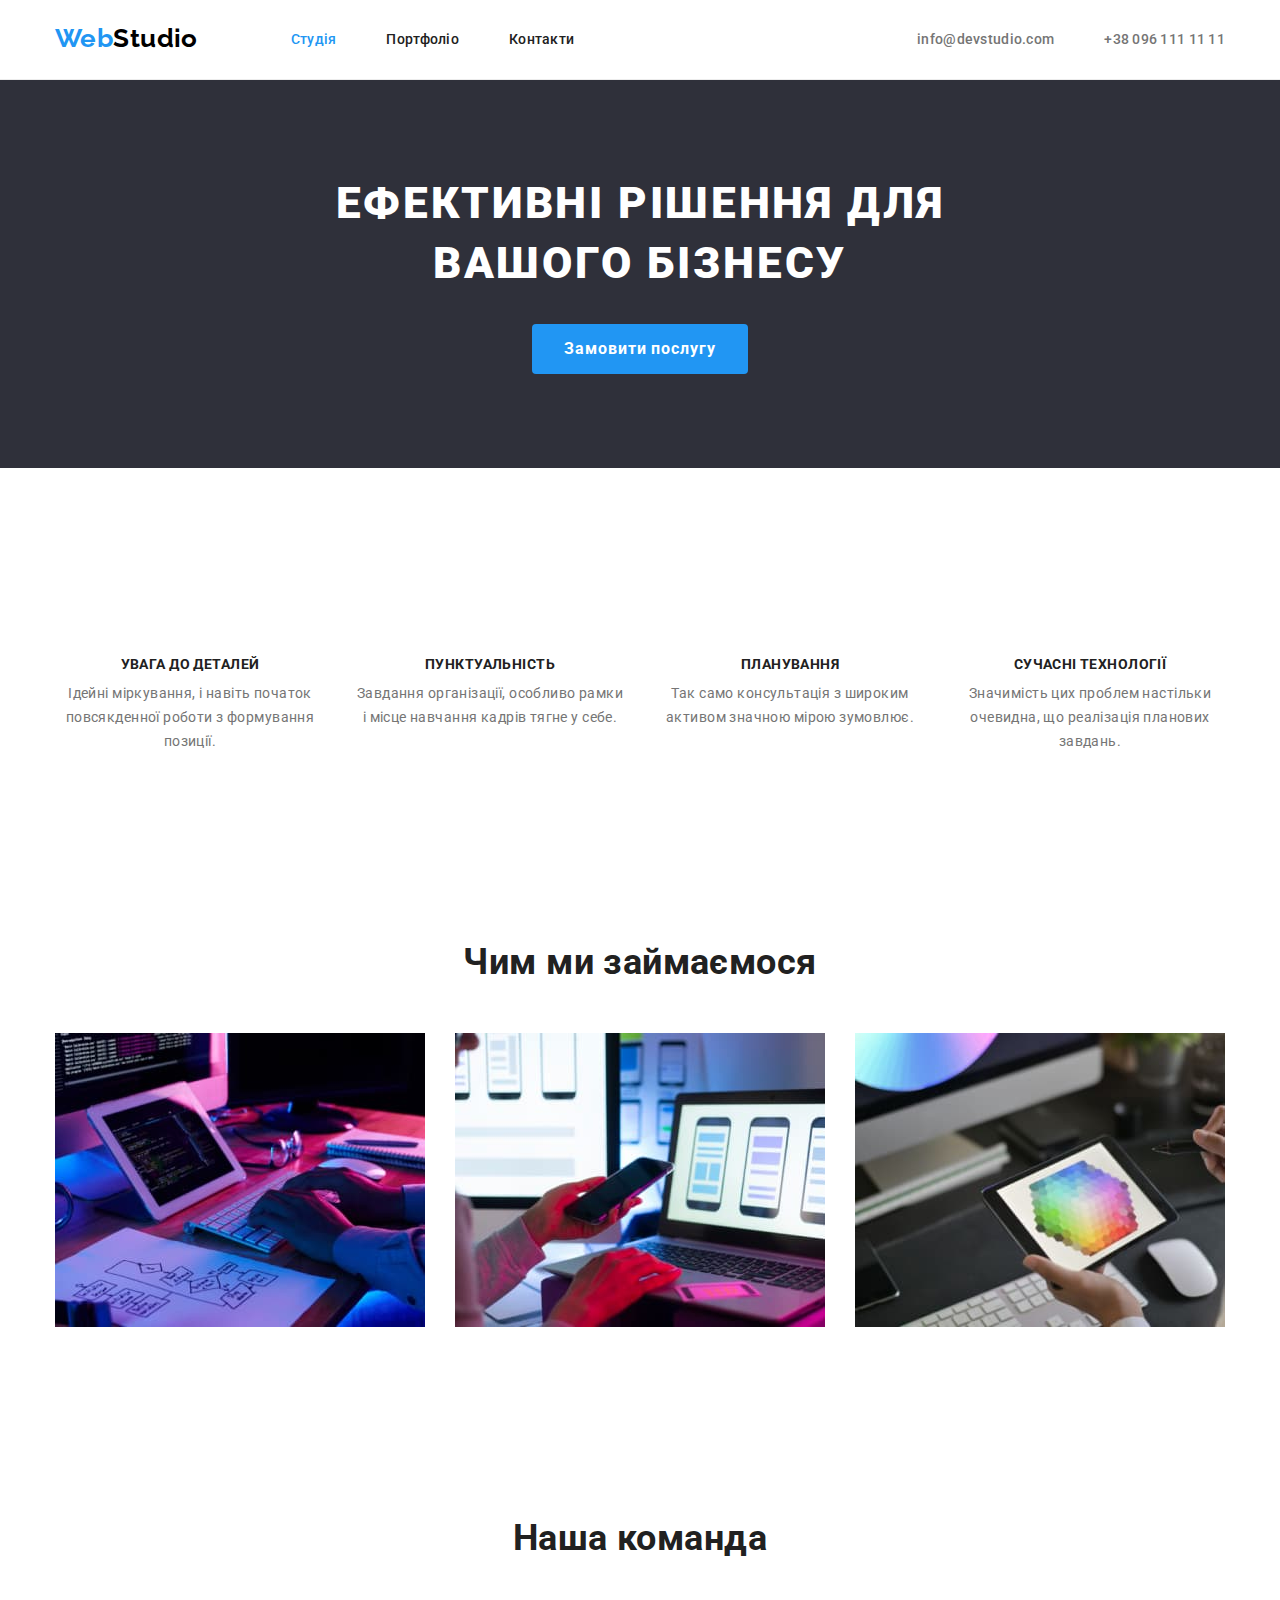
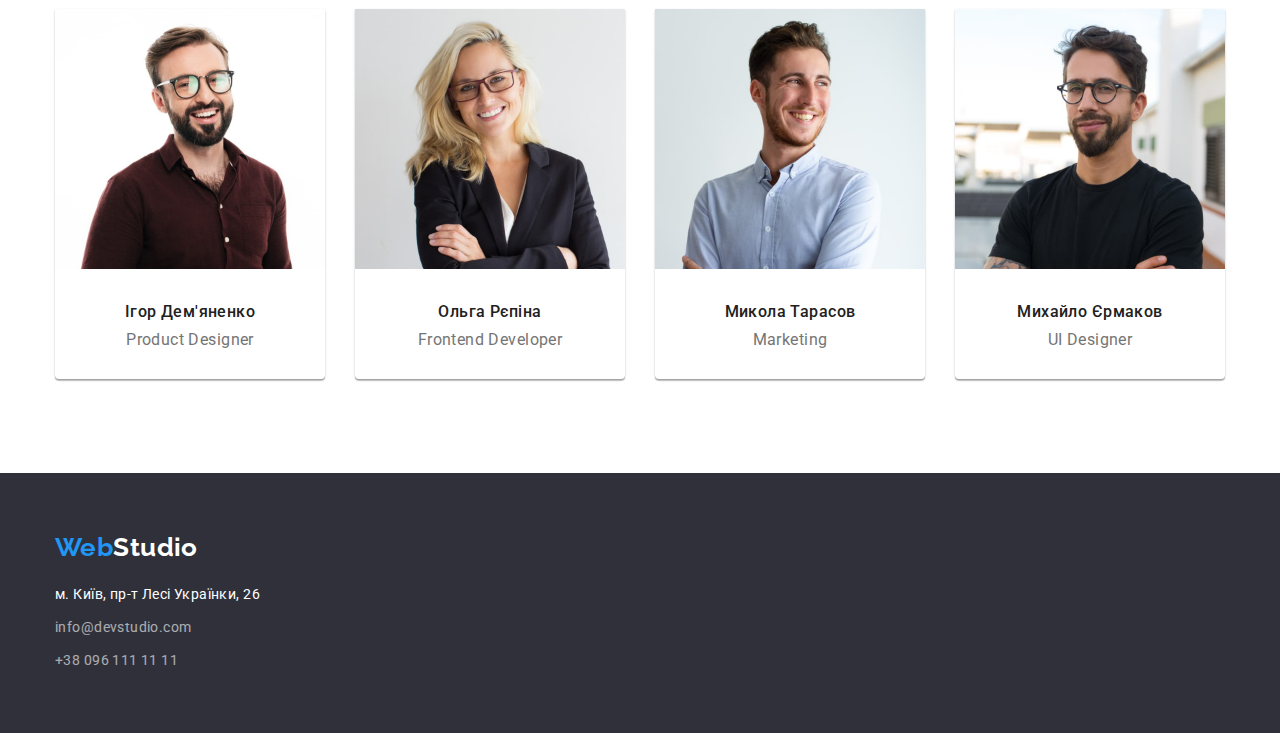
==== commit 4837ca97: "added .container" ====
--- a/index.html
+++ b/index.html
@@ -23,7 +23,7 @@
   </head>
   <body>
     <header class="page-header">
-      <section class="header-section">
+      <section class="container header-container">
         <a href="./index.html" class="header-logo"
           ><span class="active">Web</span>Studio</a
         >
@@ -49,16 +49,16 @@
       </section>
     </header>
     <main>
-      <section class="hero">
+      <section class="hero section">
         <h1 class="hero-heading">
           Ефективні рішення для <br />
           вашого бізнесу
         </h1>
         <button class="primary-btn" type="button">Замовити послугу</button>
       </section>
-      <section>
+      <section class="section">
         <h2 class="hidden">Особливості</h2>
-        <ul class="list first-section">
+        <ul class="list first-section container">
           <li class="first-section-subsection">
             <h3 class="first-section-heading">УВАГА ДО ДЕТАЛЕЙ</h3>
             <p class="first-section-paragraph">
@@ -88,7 +88,7 @@
           </li>
         </ul>
       </section>
-      <section class="section">
+      <section class="section container">
         <h2 class="section-heading">Чим ми займаємося</h2>
         <ul class="activities-photos list">
           <li>
@@ -117,7 +117,7 @@
           </li>
         </ul>
       </section>
-      <section class="section">
+      <section class="section container">
         <h2 class="section-heading">Наша команда</h2>
         <ul class="list team">
           <li class="team-subsection">
@@ -168,31 +168,33 @@
       </section>
     </main>
     <footer class="page-footer">
-      <a href="./index.html" class="footer-logo"
-        ><span class="active">Web</span>Studio</a
-      >
-      <address>
-        <ul class="list">
-          <li class="footer-address">
-            <a
-              href="https://www.google.com/maps/place/Lesi+Ukrainky+Blvd,+26,+Kyiv,+02000/@50.4265841,30.5361971,17z/data=!3m1!4b1!4m5!3m4!1s0x40d4cf0e033ecbe9:0x57a4dffefec77da0!8m2!3d50.4265807!4d30.5383858"
-              target="_blank"
-              class="address-link first"
-              >м. Київ, пр-т Лесі Українки, 26</a
-            >
-          </li>
-          <li class="footer-address">
-            <a href="mailto:info@devstudio.com" class="address-link"
-              >info@devstudio.com</a
-            >
-          </li>
-          <li class="footer-address">
-            <a href="tel:+380961111111" class="address-link"
-              >+38 096 111 11 11</a
-            >
-          </li>
-        </ul>
-      </address>
+      <section class="container">
+        <a href="./index.html" class="footer-logo"
+          ><span class="active">Web</span>Studio</a
+        >
+        <address>
+          <ul class="list">
+            <li class="footer-address">
+              <a
+                href="https://www.google.com/maps/place/Lesi+Ukrainky+Blvd,+26,+Kyiv,+02000/@50.4265841,30.5361971,17z/data=!3m1!4b1!4m5!3m4!1s0x40d4cf0e033ecbe9:0x57a4dffefec77da0!8m2!3d50.4265807!4d30.5383858"
+                target="_blank"
+                class="address-link first"
+                >м. Київ, пр-т Лесі Українки, 26</a
+              >
+            </li>
+            <li class="footer-address">
+              <a href="mailto:info@devstudio.com" class="address-link"
+                >info@devstudio.com</a
+              >
+            </li>
+            <li class="footer-address">
+              <a href="tel:+380961111111" class="address-link"
+                >+38 096 111 11 11</a
+              >
+            </li>
+          </ul>
+        </address>
+      </section>
     </footer>
   </body>
 </html>
--- a/styles.css/styles.css
+++ b/styles.css/styles.css
@@ -37,20 +37,22 @@
   padding: 0;
 }
 
-/* Header */
-
-.page-header {
-  border-bottom: 1px solid #ececec;
-}
-
-.header-section {
-  display: flex;
-  align-items: center;
-
+.container {
   width: 1200px;
   margin: 0 auto;
   padding-left: 15px;
   padding-right: 15px;
+}
+
+/* Header */
+
+.page-header {
+  border-bottom: 1px solid #ececec;
+}
+
+.header-container {
+  display: flex;
+  align-items: center;
 }
 
 /* logo */
@@ -170,10 +172,7 @@
 .first-section {
   display: flex;
   gap: 30px;
-
-  width: 1200px;
-  margin: 0 auto;
-  padding: 94px 15px 0 15px;
+  padding-top: 94px;
 }
 
 .first-section-subsection {
@@ -198,9 +197,8 @@
 
 .section {
   text-align: center;
-  padding: 94px 15px;
-  width: 1200px;
-  margin: 0 auto;
+  padding-top: 94px;
+  padding-bottom: 94px;
 }
 
 .activities-photos {
@@ -254,16 +252,15 @@
 /* footer */
 
 .page-footer {
-  margin: 0 auto;
-  width: 1200px;
-  padding: 60px 15px;
-
+  padding-top: 60px;
+  padding-bottom: 60px;
   background-color: var(--black-background);
 }
 
 .footer-logo {
   display: block;
-  margin-bottom: 20px;
+  padding-bottom: 20px;
+  width: 200px;
 
   text-decoration: none;
   font-family: var(--logo-font);
@@ -303,20 +300,14 @@
 
 /* portfolio page */
 
-.portfolio-main {
-  width: 1200px;
-  margin: 0 auto;
-  padding: 0 15px;
-}
-
 /* radio buttons */
 
 .radio-btns {
   display: flex;
   justify-content: center;
   gap: 8px;
-  margin-top: 94px;
-  margin-bottom: 50px;
+  padding-top: 94px;
+  padding-bottom: 50px;
 }
 
 .radio-btn {
@@ -350,7 +341,7 @@
   display: flex;
   gap: 30px;
   flex-wrap: wrap;
-  margin-bottom: 94px;
+  padding-bottom: 94px;
 }
 
 .product {
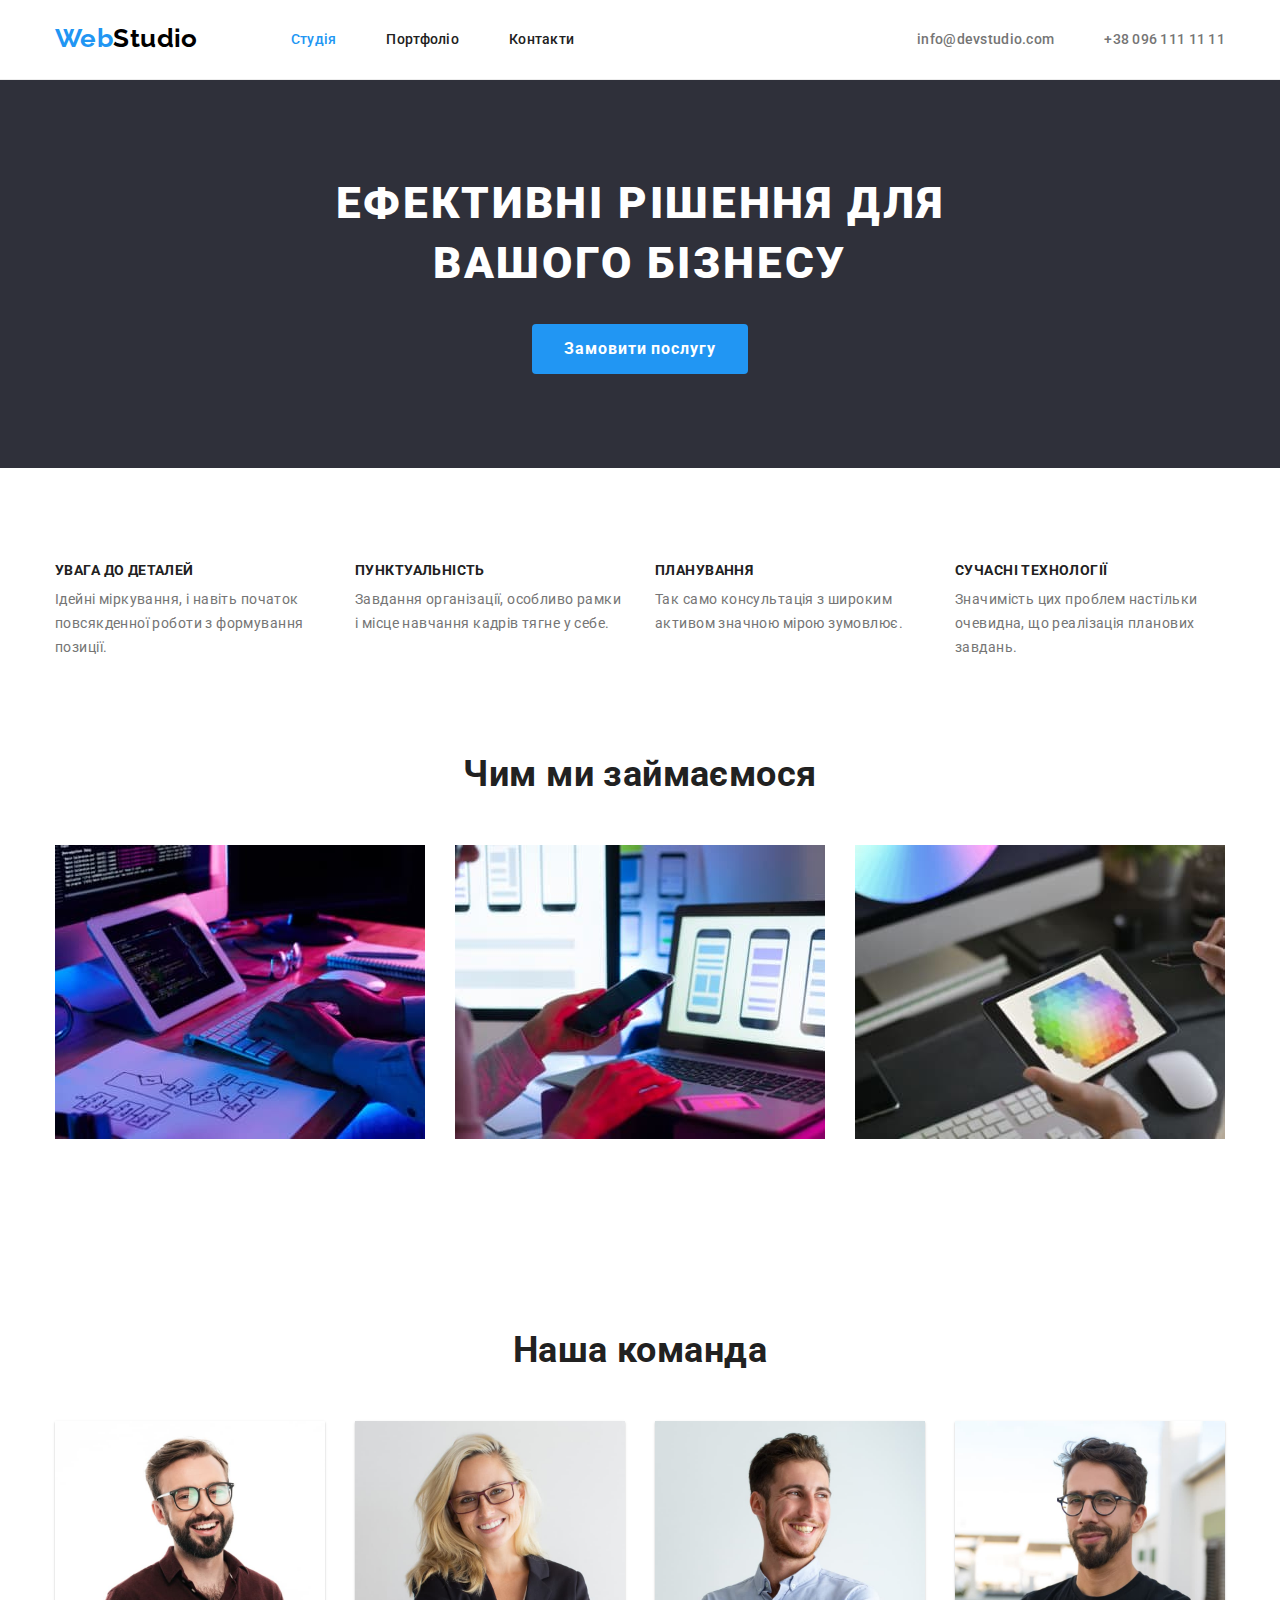
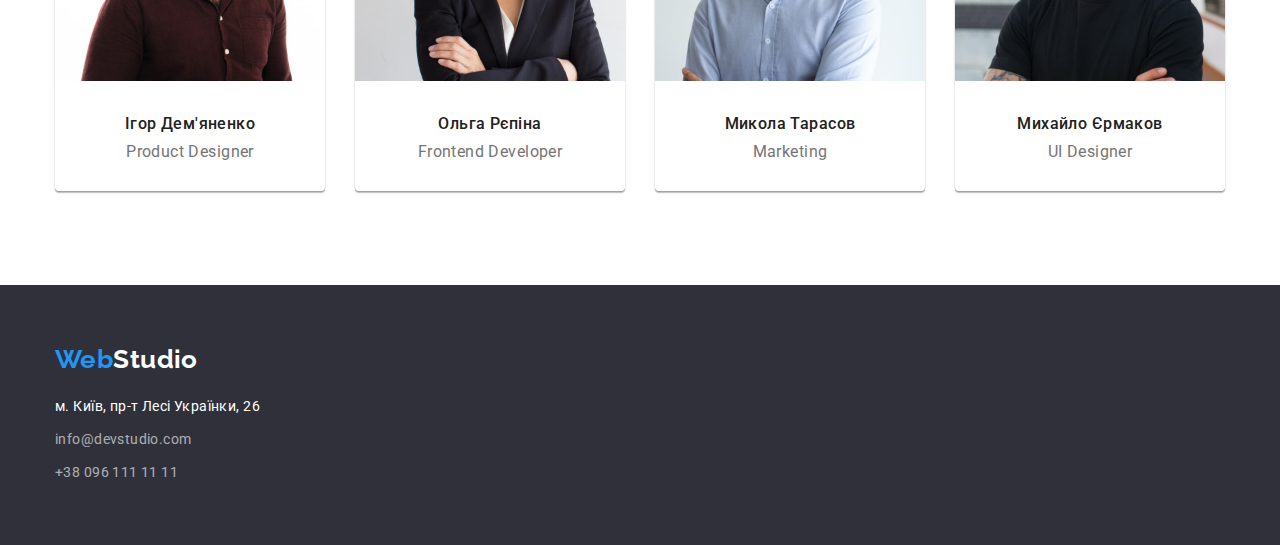
==== commit f54a1172: "fixed minor issues" ====
--- a/index.html
+++ b/index.html
@@ -23,7 +23,7 @@
   </head>
   <body>
     <header class="page-header">
-      <section class="container header-container">
+      <div class="container header-container">
         <a href="./index.html" class="header-logo"
           ><span class="active">Web</span>Studio</a
         >
@@ -46,7 +46,7 @@
             >
           </li>
         </ul>
-      </section>
+      </div>
     </header>
     <main>
       <section class="hero section">
@@ -56,32 +56,32 @@
         </h1>
         <button class="primary-btn" type="button">Замовити послугу</button>
       </section>
-      <section class="section">
+      <section class="section features">
         <h2 class="hidden">Особливості</h2>
-        <ul class="list first-section container">
-          <li class="first-section-subsection">
-            <h3 class="first-section-heading">УВАГА ДО ДЕТАЛЕЙ</h3>
-            <p class="first-section-paragraph">
+        <ul class="list container features">
+          <li class="features-subsection">
+            <h3 class="features-heading">УВАГА ДО ДЕТАЛЕЙ</h3>
+            <p class="features-paragraph">
               Ідейні міркування, і навіть початок повсякденної роботи з
               формування позиції.
             </p>
           </li>
-          <li class="first-section-subsection">
-            <h3 class="first-section-heading">ПУНКТУАЛЬНІСТЬ</h3>
-            <p class="first-section-paragraph">
+          <li class="features-subsection">
+            <h3 class="features-heading">ПУНКТУАЛЬНІСТЬ</h3>
+            <p class="features-paragraph">
               Завдання організації, особливо рамки і місце навчання кадрів тягне
               у себе.
             </p>
           </li>
-          <li class="first-section-subsection">
-            <h3 class="first-section-heading">ПЛАНУВАННЯ</h3>
-            <p class="first-section-paragraph">
+          <li class="features-subsection">
+            <h3 class="features-heading">ПЛАНУВАННЯ</h3>
+            <p class="features-paragraph">
               Так само консультація з широким активом значною мірою зумовлює.
             </p>
           </li>
-          <li class="first-section-subsection">
-            <h3 class="first-section-heading">СУЧАСНІ ТЕХНОЛОГІЇ</h3>
-            <p class="first-section-paragraph">
+          <li class="features-subsection">
+            <h3 class="features-heading">СУЧАСНІ ТЕХНОЛОГІЇ</h3>
+            <p class="features-paragraph">
               Значимість цих проблем настільки очевидна, що реалізація планових
               завдань.
             </p>
@@ -168,7 +168,7 @@
       </section>
     </main>
     <footer class="page-footer">
-      <section class="container">
+      <div class="container">
         <a href="./index.html" class="footer-logo"
           ><span class="active">Web</span>Studio</a
         >
@@ -194,7 +194,7 @@
             </li>
           </ul>
         </address>
-      </section>
+      </div>
     </footer>
   </body>
 </html>
--- a/styles.css/styles.css
+++ b/styles.css/styles.css
@@ -44,6 +44,11 @@
   padding-right: 15px;
 }
 
+.section {
+  padding-top: 94px;
+  padding-bottom: 94px;
+}
+
 /* Header */
 
 .page-header {
@@ -167,19 +172,19 @@
   margin: -1px;
 }
 
-/* first section */
-
-.first-section {
+/* features section */
+
+.features {
   display: flex;
   gap: 30px;
-  padding-top: 94px;
-}
-
-.first-section-subsection {
+  padding-bottom: 0;
+}
+
+.features-subsection {
   width: 270px;
 }
 
-.first-section-heading {
+.features-heading {
   margin-bottom: 10px;
 
   font-weight: 700;
@@ -189,17 +194,11 @@
   color: var(--black-text);
 }
 
-.first-section-paragraph {
+.features-paragraph {
   line-height: 1.71;
 }
 
-/* section 2*/
-
-.section {
-  text-align: center;
-  padding-top: 94px;
-  padding-bottom: 94px;
-}
+/* activities section*/
 
 .activities-photos {
   display: flex;
@@ -208,6 +207,7 @@
 
 .section-heading {
   margin-bottom: 50px;
+  text-align: center;
 
   color: var(--black-text);
 
@@ -282,6 +282,7 @@
 .address-link:visited {
   color: var(--white);
   opacity: 0.6;
+
   text-decoration: none;
   font-weight: 400;
   font-style: normal;
@@ -306,7 +307,6 @@
   display: flex;
   justify-content: center;
   gap: 8px;
-  padding-top: 94px;
   padding-bottom: 50px;
 }
 
@@ -341,11 +341,9 @@
   display: flex;
   gap: 30px;
   flex-wrap: wrap;
-  padding-bottom: 94px;
 }
 
 .product {
-  outline: 1px solid var(--grey);
   width: 370px;
   margin: 0;
 }
@@ -354,9 +352,13 @@
   display: block;
 }
 
+.product-description {
+  border: 1px solid var(--grey);
+  border-top: none;
+}
+
 .product-heading {
-  margin-top: 20px;
-  padding: 0 24px;
+  padding: 20px 24px 0;
 
   font-weight: 700;
   line-height: 2;
@@ -369,6 +371,7 @@
 .product-text {
   margin-top: 4px;
   padding: 0 24px 20px;
+
   font-size: 16px;
   line-height: 1.88;
 }
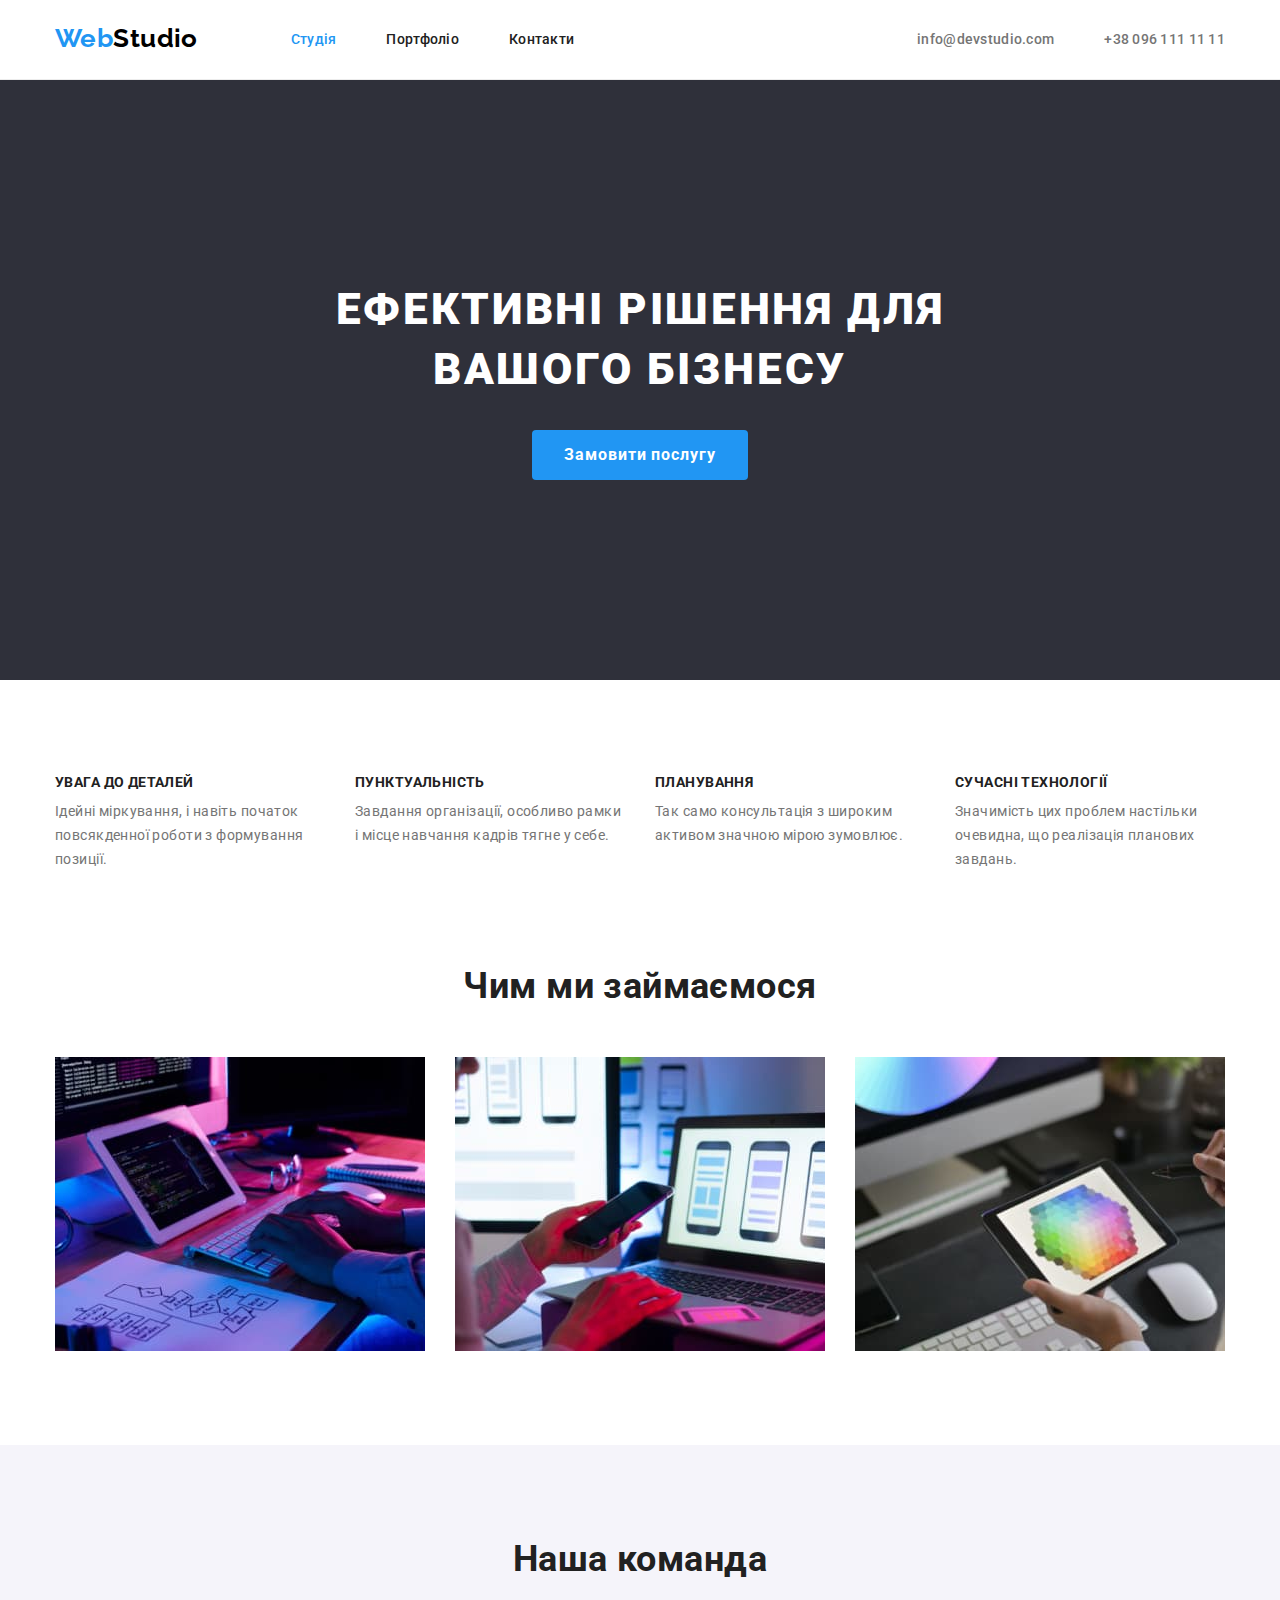
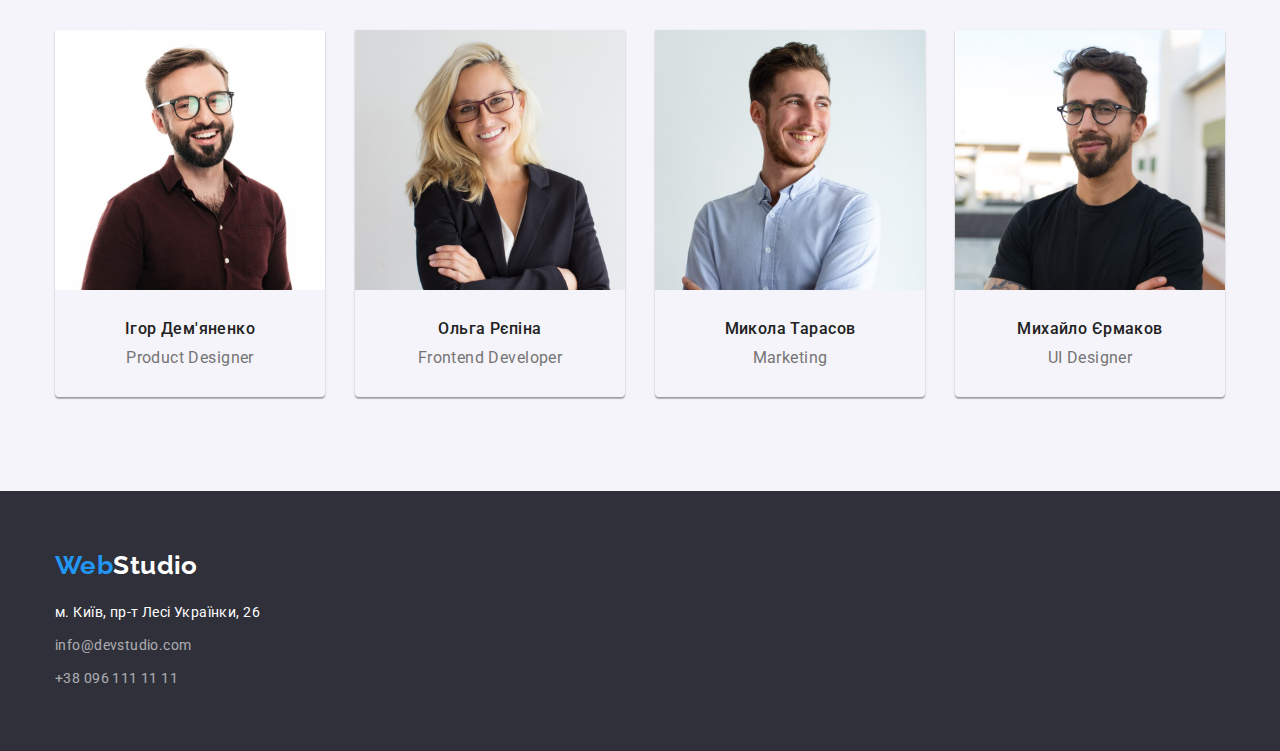
==== commit c5823235: "corrected mistakes" ====
--- a/index.html
+++ b/index.html
@@ -49,7 +49,7 @@
       </div>
     </header>
     <main>
-      <section class="hero section">
+      <section class="hero">
         <h1 class="hero-heading">
           Ефективні рішення для <br />
           вашого бізнесу
@@ -88,83 +88,87 @@
           </li>
         </ul>
       </section>
-      <section class="section container">
-        <h2 class="section-heading">Чим ми займаємося</h2>
-        <ul class="activities-photos list">
-          <li>
-            <img
-              src="./images/sec-1-1.jpg"
-              alt="програміст пише код"
-              width="370"
-              height="294"
-            />
-          </li>
-          <li>
-            <img
-              src="./images/sec-1-2.jpg"
-              alt="дизайнер розроблює інтерфейс користувача"
-              width="370"
-              height="294"
-            />
-          </li>
-          <li>
-            <img
-              src="./images/sec-1-3.jpg"
-              alt="дизайнер підбирає палітру кольорів"
-              width="370"
-              height="294"
-            />
-          </li>
-        </ul>
-      </section>
-      <section class="section container">
-        <h2 class="section-heading">Наша команда</h2>
-        <ul class="list team">
-          <li class="team-subsection">
-            <img
-              src="./images/sec-2-1.jpg"
-              alt="Ігор Дем'яненко, Product Designer"
-              width="270"
-              height="260"
-              class="team-photo"
-            />
-            <h3 class="team-name">Ігор Дем'яненко</h3>
-            <p class="team-text">Product Designer</p>
-          </li>
-          <li class="team-subsection">
-            <img
-              src="./images/sec-2-2.jpg"
-              alt="Ольга Рєпіна, Frontend Developer"
-              width="270"
-              height="260"
-              class="team-photo"
-            />
-            <h3 class="team-name">Ольга Рєпіна</h3>
-            <p class="team-text">Frontend Developer</p>
-          </li>
-          <li class="team-subsection">
-            <img
-              src="./images/sec-2-3.jpg"
-              alt="Микола Тарасов, Marketing"
-              width="270"
-              height="260"
-              class="team-photo"
-            />
-            <h3 class="team-name">Микола Тарасов</h3>
-            <p class="team-text">Marketing</p>
-          </li>
-          <li class="team-subsection">
-            <img
-              src="./images/sec-2-4.jpg"
-              alt="Михайло Єрмаков, UI Designer"
-              width="270"
-              height="260"
-              class="team-photo"
-            />
-            <h3 class="team-name">Михайло Єрмаков</h3>
-            <p class="team-text">UI Designer</p>
-          </li>
-        </ul>
+      <section class="section">
+        <div class="container">
+          <h2 class="section-heading">Чим ми займаємося</h2>
+          <ul class="activities-photos list">
+            <li>
+              <img
+                src="./images/sec-1-1.jpg"
+                alt="програміст пише код"
+                width="370"
+                height="294"
+              />
+            </li>
+            <li>
+              <img
+                src="./images/sec-1-2.jpg"
+                alt="дизайнер розроблює інтерфейс користувача"
+                width="370"
+                height="294"
+              />
+            </li>
+            <li>
+              <img
+                src="./images/sec-1-3.jpg"
+                alt="дизайнер підбирає палітру кольорів"
+                width="370"
+                height="294"
+              />
+            </li>
+          </ul>
+        </div>
+      </section>
+      <section class="section team">
+        <div class="container">
+          <h2 class="section-heading">Наша команда</h2>
+          <ul class="list team">
+            <li class="team-subsection">
+              <img
+                src="./images/sec-2-1.jpg"
+                alt="Ігор Дем'яненко, Product Designer"
+                width="270"
+                height="260"
+                class="team-photo"
+              />
+              <h3 class="team-name">Ігор Дем'яненко</h3>
+              <p class="team-text">Product Designer</p>
+            </li>
+            <li class="team-subsection">
+              <img
+                src="./images/sec-2-2.jpg"
+                alt="Ольга Рєпіна, Frontend Developer"
+                width="270"
+                height="260"
+                class="team-photo"
+              />
+              <h3 class="team-name">Ольга Рєпіна</h3>
+              <p class="team-text">Frontend Developer</p>
+            </li>
+            <li class="team-subsection">
+              <img
+                src="./images/sec-2-3.jpg"
+                alt="Микола Тарасов, Marketing"
+                width="270"
+                height="260"
+                class="team-photo"
+              />
+              <h3 class="team-name">Микола Тарасов</h3>
+              <p class="team-text">Marketing</p>
+            </li>
+            <li class="team-subsection">
+              <img
+                src="./images/sec-2-4.jpg"
+                alt="Михайло Єрмаков, UI Designer"
+                width="270"
+                height="260"
+                class="team-photo"
+              />
+              <h3 class="team-name">Михайло Єрмаков</h3>
+              <p class="team-text">UI Designer</p>
+            </li>
+          </ul>
+        </div>
       </section>
     </main>
     <footer class="page-footer">
--- a/styles.css/styles.css
+++ b/styles.css/styles.css
@@ -31,6 +31,12 @@
   font-size: 14px;
 }
 
+img {
+  display: block;
+  max-width: 100%;
+  height: auto;
+}
+
 .list {
   list-style: none;
   margin: 0;
@@ -123,11 +129,15 @@
 
 .hero {
   text-align: center;
+  padding-top: 200px;
+  padding-bottom: 200px;
+
   background-color: var(--black-background);
 }
 
 .hero-heading {
-  margin-bottom: 30px;
+  margin: 0 auto 30px;
+  width: 696px;
 
   color: var(--white);
 
@@ -217,6 +227,10 @@
 
 /* team section */
 
+.team {
+  background-color: var(--grey-button);
+}
+
 .team.list {
   display: flex;
   gap: 30px;
@@ -259,7 +273,7 @@
 
 .footer-logo {
   display: block;
-  padding-bottom: 20px;
+  margin-bottom: 20px;
   width: 200px;
 
   text-decoration: none;
@@ -307,7 +321,7 @@
   display: flex;
   justify-content: center;
   gap: 8px;
-  padding-bottom: 50px;
+  margin-bottom: 50px;
 }
 
 .radio-btn {
@@ -348,18 +362,14 @@
   margin: 0;
 }
 
-.product-img {
-  display: block;
-}
-
 .product-description {
+  padding: 20px 24px;
+
   border: 1px solid var(--grey);
   border-top: none;
 }
 
 .product-heading {
-  padding: 20px 24px 0;
-
   font-weight: 700;
   line-height: 2;
   font-size: 18px;
@@ -370,7 +380,6 @@
 
 .product-text {
   margin-top: 4px;
-  padding: 0 24px 20px;
 
   font-size: 16px;
   line-height: 1.88;
